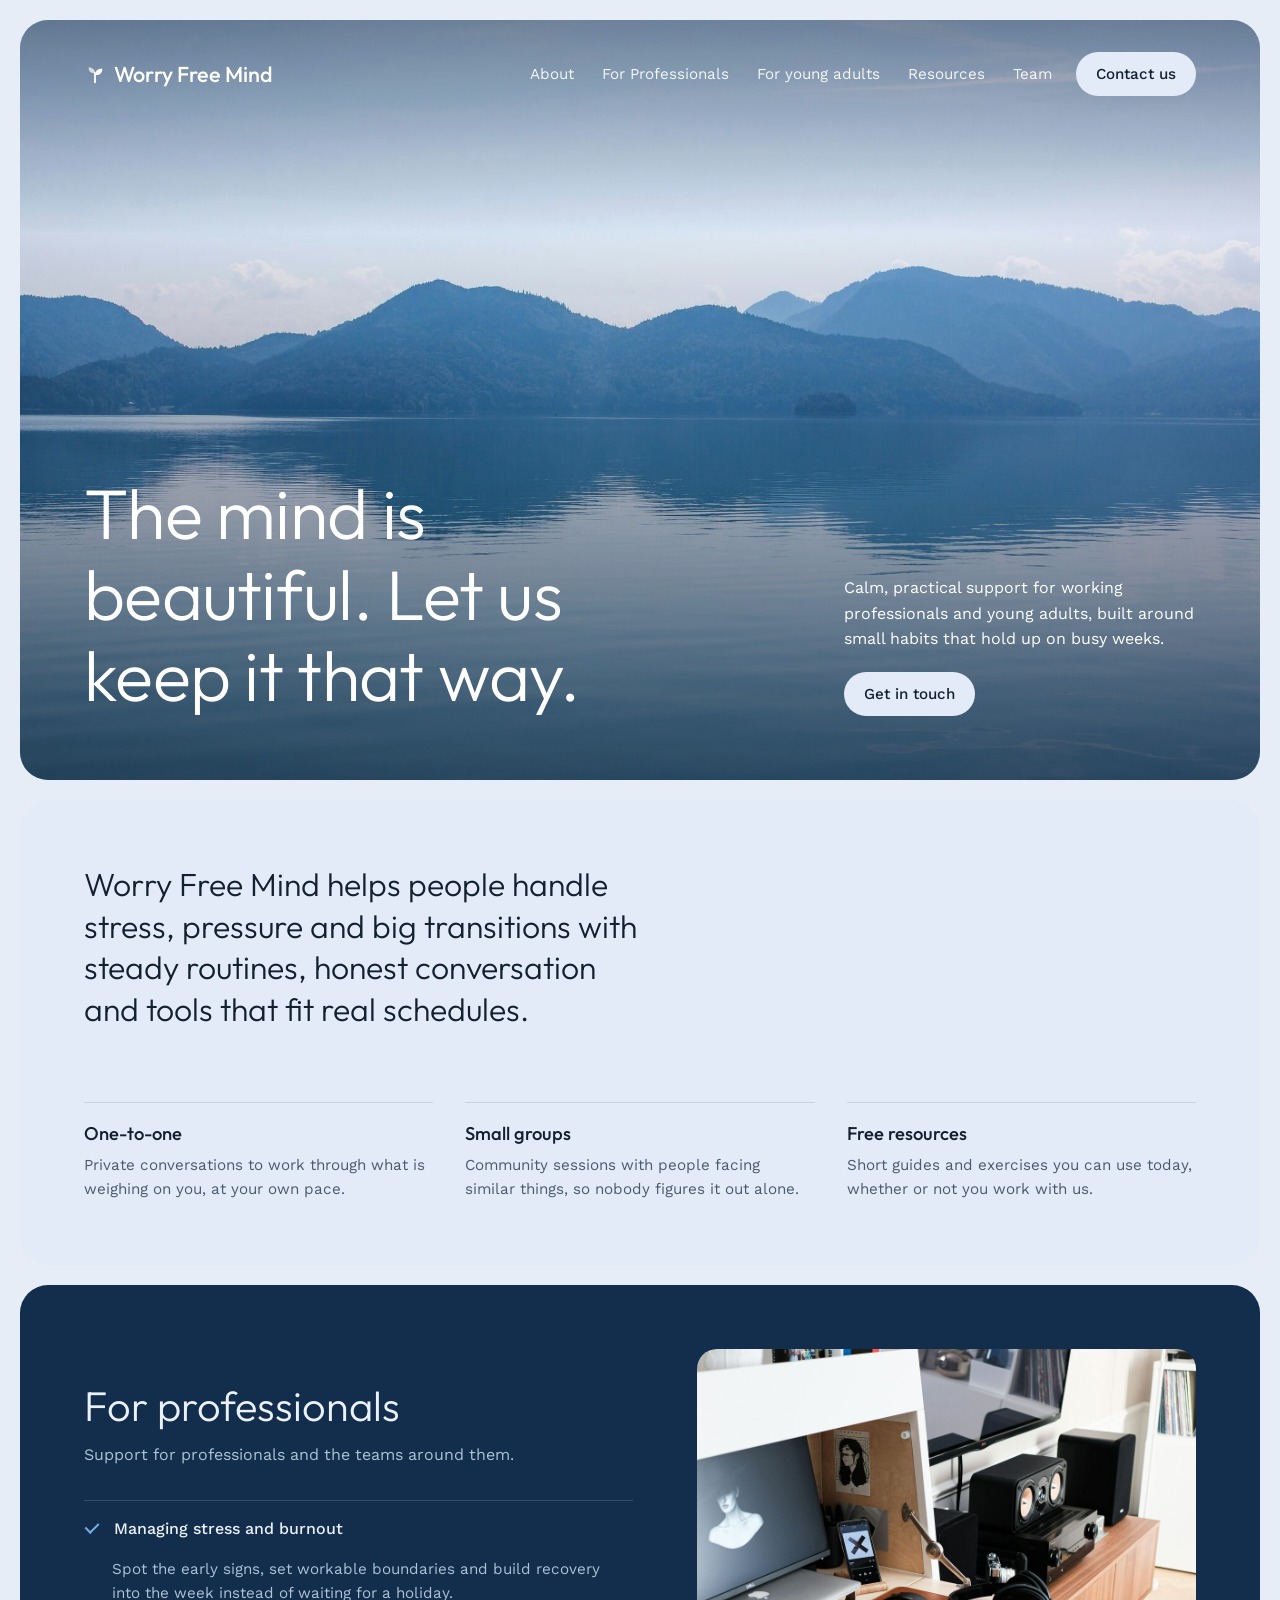
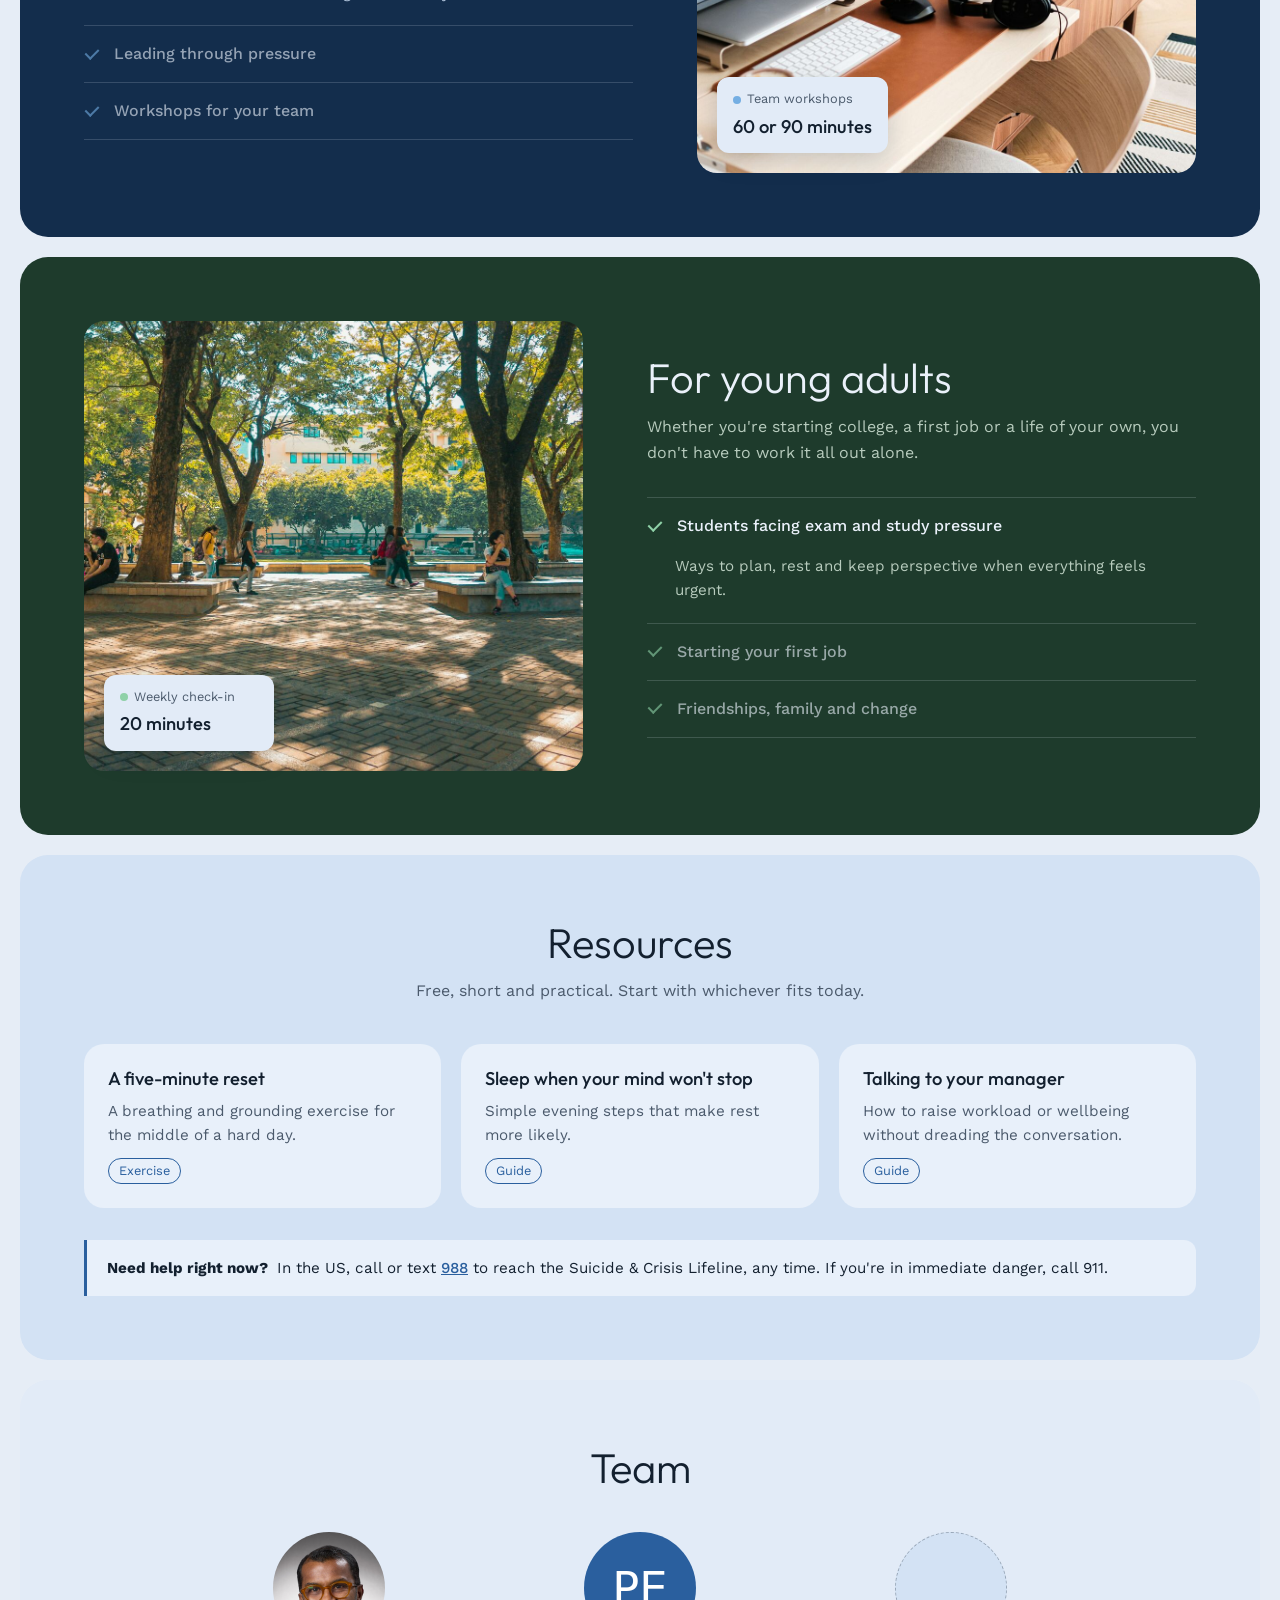
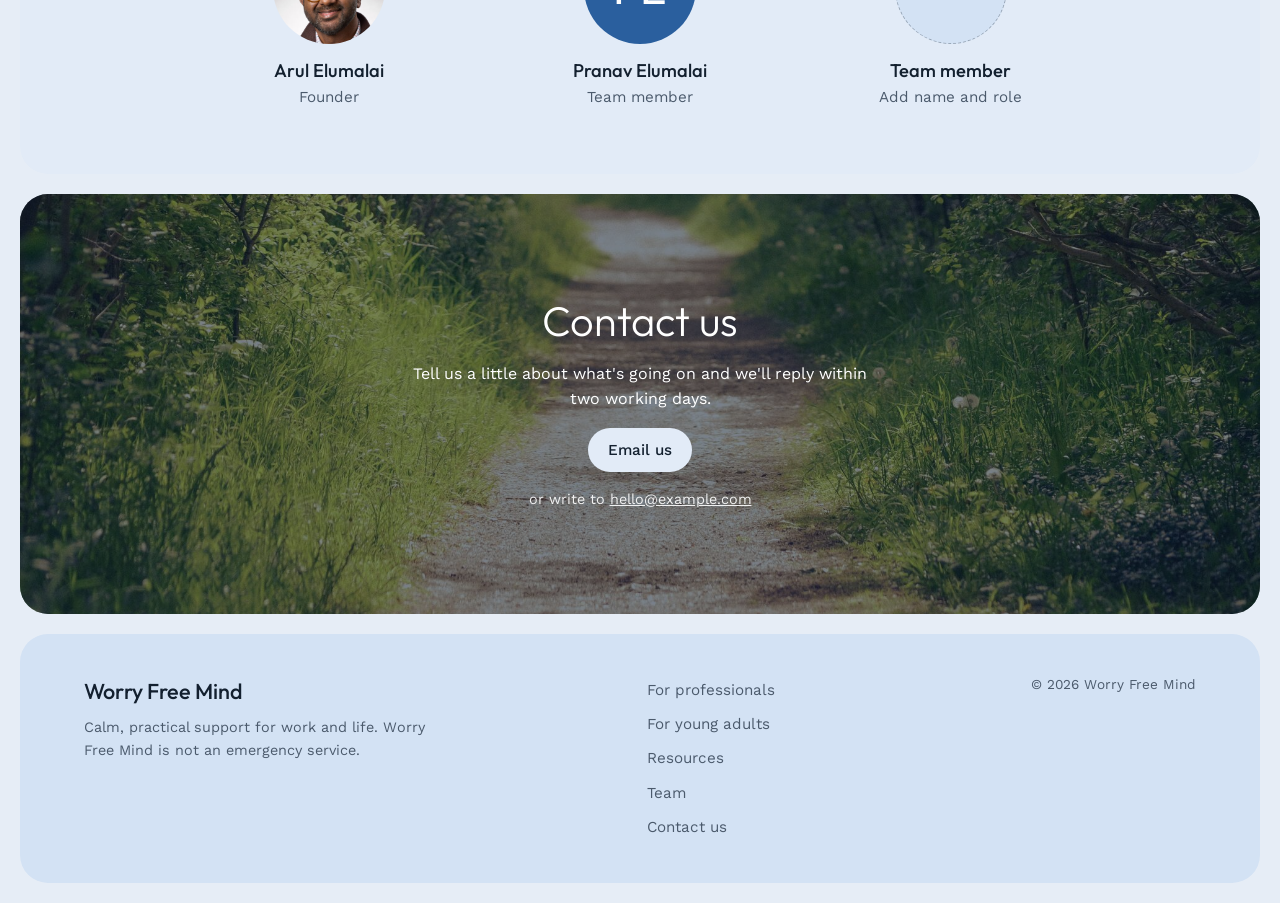
==== index.html @ 1d7bb381 "Give For young adults section a dark green background Adds a panel-green variant (#1e3b2c) that reus" ====
<!DOCTYPE html>
<!-- index.html is the page a browser loads first. It holds the CONTENT (structure). -->
<!-- DRAFT COPY: all wording below is a first draft for you to review and edit. -->
<html lang="en">
<head>
  <meta charset="UTF-8">
  <!-- Makes the page scale properly on phones -->
  <meta name="viewport" content="width=device-width, initial-scale=1.0">
  <title>Worry Free Mind: wellbeing for work and life</title>
  <meta name="description" content="WFM offers calm, practical support for working professionals and young adults.">
  <!-- Fonts from Google Fonts: Outfit for headings, Work Sans for text -->
  <link rel="preconnect" href="https://fonts.googleapis.com">
  <link rel="preconnect" href="https://fonts.gstatic.com" crossorigin>
  <link rel="stylesheet" href="https://fonts.googleapis.com/css2?family=Outfit:wght@300;400;500&family=Work+Sans:wght@400;500&display=swap">
  <!-- Link the stylesheet (how things LOOK) -->
  <link rel="stylesheet" href="style.css">
</head>
<body>
  <a class="skip-link" href="#main">Skip to content</a>

  <!-- HERO: big photo panel with the navigation inside it -->
  <header class="panel hero" id="top">
    <!-- PHOTO: hero.jpg (see the Photos note in style.css) -->
    <div class="photo photo-hero" role="img" aria-label="A calm lake below blue mountains"></div>

    <nav class="nav" aria-label="Main">
      <a class="logo" href="#top" aria-label="Worry Free Mind home">
        <svg viewBox="0 0 24 24" width="22" height="22" aria-hidden="true">
          <path d="M12 21V11" stroke="currentColor" stroke-width="2" stroke-linecap="round" fill="none"/>
          <path d="M12 13c0-4 3-7 8-7 0 5-3 8-8 7z" fill="currentColor"/>
          <path d="M12 11C12 7.5 9.5 5 5 5c0 4.5 2.5 6.5 7 6z" fill="currentColor" opacity=".7"/>
        </svg>
        Worry Free Mind
      </a>
      <button class="menu-toggle" aria-expanded="false" aria-controls="nav-links">Menu</button>
      <ul class="nav-links" id="nav-links">
        <li><a href="#about">About</a></li>
        <li><a href="#work">For Professionals</a></li>
        <li><a href="#young-adults">For young adults</a></li>
        <li><a href="#resources">Resources</a></li>
        <li><a href="#team">Team</a></li>
        <li><a class="btn btn-light" href="#contact">Contact us</a></li>
      </ul>
    </nav>

    <div class="hero-content">
      <h1>The mind is beautiful. Let us keep it that way.</h1>
      <div class="hero-side">
        <p>Calm, practical support for working professionals and young adults, built around small habits that hold up on busy weeks.</p>
        <a class="btn btn-light" href="#contact">Get in touch</a>
      </div>
    </div>
  </header>

  <main id="main">
    <!-- ABOUT: pale sage panel -->
    <section class="panel panel-mist" id="about" aria-labelledby="about-title">
      <h2 class="lead" id="about-title">Worry Free Mind helps people handle stress, pressure and big transitions with steady routines, honest conversation and tools that fit real schedules.</h2>
      <ul class="pillars">
        <li>
          <h3>One-to-one</h3>
          <p>Private conversations to work through what is weighing on you, at your own pace.</p>
        </li>
        <li>
          <h3>Small groups</h3>
          <p>Community sessions with people facing similar things, so nobody figures it out alone.</p>
        </li>
        <li>
          <h3>Free resources</h3>
          <p>Short guides and exercises you can use today, whether or not you work with us.</p>
        </li>
      </ul>
    </section>

    <!-- FOR WORK: dark forest panel, checklist + photo -->
    <section class="panel panel-navy split" id="work" aria-labelledby="work-title">
      <div>
        <h2 id="work-title">For professionals</h2>
        <p class="section-intro">Support for professionals and the teams around them.</p>
        <div class="checklist">
          <details open>
            <summary>Managing stress and burnout</summary>
            <p>Spot the early signs, set workable boundaries and build recovery into the week instead of waiting for a holiday.</p>
          </details>
          <details>
            <summary>Leading through pressure</summary>
            <p>For managers carrying their team's stress as well as their own: how to stay steady and keep people talking.</p>
          </details>
          <details>
            <summary>Workshops for your team</summary>
            <p>Practical sessions on focus, rest and difficult conversations, run in person or online.</p>
          </details>
        </div>
      </div>
      <figure class="photo-wrap">
        <!-- PHOTO: work.jpg -->
        <div class="photo photo-work" role="img" aria-label="A tidy home office desk with a laptop and headphones"></div>
        <figcaption class="float-card">
          <span class="float-label"><span class="dot" aria-hidden="true"></span>Team workshops</span>
          <strong>60 or 90 minutes</strong>
        </figcaption>
      </figure>
    </section>

    <!-- FOR YOUNG ADULTS: white panel, photo left + checklist right -->
    <section class="panel panel-green split split-reverse" id="young-adults" aria-labelledby="ya-title">
      <figure class="photo-wrap">
        <!-- PHOTO: young.jpg -->
        <div class="photo photo-young" role="img" aria-label="Young people relaxing in a shady campus square"></div>
        <figcaption class="float-card">
          <span class="float-label"><span class="dot" aria-hidden="true"></span>Weekly check-in</span>
          <strong>20 minutes</strong>
        </figcaption>
      </figure>
      <div>
        <h2 id="ya-title">For young adults</h2>
        <p class="section-intro">Whether you're starting college, a first job or a life of your own, you don't have to work it all out alone.</p>
        <div class="checklist">
          <details open>
            <summary>Students facing exam and study pressure</summary>
            <p>Ways to plan, rest and keep perspective when everything feels urgent.</p>
          </details>
          <details>
            <summary>Starting your first job</summary>
            <p>Settling in, asking for help and building habits that protect your energy.</p>
          </details>
          <details>
            <summary>Friendships, family and change</summary>
            <p>Space to talk through moves, breakups, homesickness and the in-between moments.</p>
          </details>
        </div>
      </div>
    </section>

    <!-- RESOURCES: free guides + crisis line -->
    <section class="panel" id="resources" aria-labelledby="resources-title">
      <h2 class="center" id="resources-title">Resources</h2>
      <p class="section-intro center">Free, short and practical. Start with whichever fits today.</p>
      <ul class="resource-grid">
        <li class="resource">
          <h3>A five-minute reset</h3>
          <p>A breathing and grounding exercise for the middle of a hard day.</p>
          <span class="tag">Exercise</span>
        </li>
        <li class="resource">
          <h3>Sleep when your mind won't stop</h3>
          <p>Simple evening steps that make rest more likely.</p>
          <span class="tag">Guide</span>
        </li>
        <li class="resource">
          <h3>Talking to your manager</h3>
          <p>How to raise workload or wellbeing without dreading the conversation.</p>
          <span class="tag">Guide</span>
        </li>
      </ul>
      <aside class="crisis" aria-label="Urgent help">
        <strong>Need help right now?</strong>
        In the US, call or text <a href="tel:988">988</a> to reach the Suicide &amp; Crisis Lifeline, any time. If you're in immediate danger, call 911.
      </aside>
    </section>

    <!-- TEAM -->
    <section class="panel panel-mist" id="team" aria-labelledby="team-title">
      <h2 class="center" id="team-title">Team</h2>
      <ul class="team-grid">
        <li class="person">
          <!-- To use a real photo: upload it as arul.jpg next to index.html -->
          <img class="avatar" src="arul.jpg" alt="Arul Elumalai" width="112" height="112"
               onerror="this.onerror=null; this.src='avatar-placeholder.svg';">
          <h3>Arul Elumalai</h3>
          <p class="role">Founder</p>
        </li>
        <li class="person">
          <!-- To use a real photo: upload it as pranav.jpg next to index.html -->
          <img class="avatar" src="pranav.jpg" alt="Pranav Elumalai" width="112" height="112"
               onerror="this.onerror=null; this.src='pranav-placeholder.svg';">
          <h3>Pranav Elumalai</h3>
          <p class="role">Team member</p>
        </li>
        <li class="person">
          <div class="avatar avatar-empty" aria-hidden="true"></div>
          <h3>Team member</h3>
          <p class="role">Add name and role</p>
        </li>
      </ul>
    </section>

    <!-- CONTACT: photo panel with an email button -->
    <section class="panel cta" id="contact" aria-labelledby="contact-title">
      <!-- PHOTO: contact.jpg -->
      <div class="photo photo-cta" role="img" aria-label="A sunlit path through green woodland"></div>
      <div class="cta-content">
        <h2 id="contact-title">Contact us</h2>
        <p>Tell us a little about what's going on and we'll reply within two working days.</p>
        <!-- EMAIL: replace hello@example.com with your real address (it appears twice) -->
        <a class="btn btn-light" href="mailto:hello@example.com?subject=Hello%20Worry%20Free%20Mind">Email us</a>
        <p class="cta-note">or write to <a href="mailto:hello@example.com">hello@example.com</a></p>
      </div>
    </section>
  </main>

  <footer class="footer">
    <div class="footer-brand">
      <span class="logo">Worry Free Mind</span>
      <p>Calm, practical support for work and life. Worry Free Mind is not an emergency service.</p>
    </div>
    <nav class="footer-links" aria-label="Footer">
      <a href="#work">For professionals</a>
      <a href="#young-adults">For young adults</a>
      <a href="#resources">Resources</a>
      <a href="#team">Team</a>
      <a href="#contact">Contact us</a>
    </nav>
    <p class="copyright">&copy; <span id="year"></span> Worry Free Mind</p>
  </footer>

  <!-- Load JavaScript (how things BEHAVE) last, so the HTML above exists first -->
  <script src="script.js"></script>
</body>
</html>
---- style.css ----
/* style.css controls how the page LOOKS.
   Each rule is: selector { property: value; } */

/* Design tokens: change these to re-theme the whole site */
:root {
  --page: #e6edf6;        /* soft blue-grey behind the panels */
  --panel: #d3e2f4;        /* soft blue panels (was white) */
  --mist: #e2ebf7;        /* pale blue panel */
  --navy: #132d4c;        /* deep navy panel */
  --blue: #2a5f9e;        /* accents, checks, links */
  --sky: #74aee3;         /* small status dots, accents on navy */
  --forest: #1e3b2c;      /* dark green panel (For young adults) */
  --ink: #13202f;         /* main text */
  --ink-soft: #4b5a6c;    /* secondary text */
  --on-dark: #eaf1fa;
  --on-dark-soft: #aec2da;
  --line: rgba(19, 32, 47, 0.12);
  --line-dark: rgba(234, 241, 250, 0.16);

  --font-head: "Outfit", system-ui, sans-serif;
  --font-body: "Work Sans", system-ui, sans-serif;

  --radius-panel: 28px;
  --radius-photo: 20px;
  --radius-small: 12px;
  --gap: clamp(12px, 2vw, 20px);
  --pad: clamp(24px, 5vw, 64px);
}

* { box-sizing: border-box; }

html { scroll-behavior: smooth; }
@media (prefers-reduced-motion: reduce) {
  html { scroll-behavior: auto; }
}

body {
  margin: 0;
  padding: var(--gap);
  background: var(--page);
  color: var(--ink);
  font-family: var(--font-body);
  font-size: 1rem;
  line-height: 1.6;
}

h1, h2, h3 {
  font-family: var(--font-head);
  font-weight: 400;
  line-height: 1.15;
  text-wrap: balance;  /* even line breaks in headings */
  margin: 0;
}

h2 { font-size: clamp(1.8rem, 3.5vw, 2.6rem); font-weight: 300; }
h3 { font-size: 1.15rem; font-weight: 500; }
p { margin: 0; }

a { color: inherit; }
:focus-visible { outline: 3px solid var(--blue); outline-offset: 3px; border-radius: 6px; }

.skip-link {
  position: absolute;
  left: -999px;
  top: 8px;
  background: var(--mist);
  padding: 8px 14px;
  border-radius: 8px;
  z-index: 10;
}
.skip-link:focus { left: 16px; }

/* ---------- Panels: the big rounded blocks ---------- */
.panel {
  max-width: 1240px;
  margin: 0 auto var(--gap);
  padding: var(--pad);
  border-radius: var(--radius-panel);
  background: var(--panel);
  position: relative;
  overflow: hidden;
}
.panel-mist { background: var(--mist); }
.panel-navy { background: var(--navy); color: var(--on-dark); }
/* dark green panel: reuses the navy panel rules with green-tinted accents */
.panel-green {
  background: var(--forest);
  color: var(--on-dark);
  --on-dark-soft: #b7cbbd;
  --sky: #8fd1a8;
}
.panel-navy :focus-visible, .panel-green :focus-visible, .hero :focus-visible, .cta :focus-visible { outline-color: var(--sky); }

.center { text-align: center; }
.section-intro {
  color: var(--ink-soft);
  margin-top: 12px;
  max-width: 34rem;
}
.section-intro.center { margin-inline: auto; }
.panel-navy .section-intro, .panel-green .section-intro { color: var(--on-dark-soft); }

/* ---------- Buttons ---------- */
.btn {
  display: inline-flex;
  align-items: center;
  min-height: 44px;
  padding: 0 20px;
  border-radius: 999px;
  font-weight: 500;
  font-size: 0.95rem;
  text-decoration: none;
  cursor: pointer;
  transition: background-color 200ms ease, color 200ms ease;
}
.btn-light { background: var(--mist); color: var(--ink); }
.btn-light:hover { background: var(--panel); }

/* ---------- Photos ----------
   Each photo spot shows a .jpg that sits next to index.html. To swap a photo,
   upload a new file with the same name. background-size: cover crops it neatly,
   and background-position chooses which part stays in view. The
   background-color shows while the photo loads. */
.photo {
  background-size: cover;
  background-position: center;
  border-radius: var(--radius-photo);
}
.photo-hero {
  position: absolute;
  inset: 0;
  border-radius: 0;
  background-color: #8fb6dc;
  background-image: url("hero.jpg");
  background-position: center 60%;
}
.photo-work {
  aspect-ratio: 4 / 3.4;
  background-color: #5b86b8;
  background-image: url("work.jpg");
  background-position: center 40%;
}
.photo-young {
  aspect-ratio: 4 / 3.6;
  background-color: #3a6aa3;
  background-image: url("young.jpg");
  background-position: center;
}
.photo-cta {
  position: absolute;
  inset: 0;
  border-radius: 0;
  background-color: #2b4f7c;
  background-image: url("contact.jpg");
  background-position: center;
}

/* ---------- Hero ---------- */
.hero {
  min-height: min(88vh, 760px);
  display: flex;
  flex-direction: column;
  justify-content: space-between;
  padding: clamp(20px, 3vw, 32px) var(--pad) var(--pad);
  color: #ffffff;
}
/* darken the bottom so white text stays readable on any photo */
.hero::after {
  content: "";
  position: absolute;
  inset: 0;
  background: linear-gradient(180deg, rgba(12, 26, 46, 0.45) 0%, transparent 28%, rgba(12, 26, 46, 0.62) 100%);
}
.hero > *:not(.photo) { position: relative; z-index: 1; }

.nav {
  display: flex;
  align-items: center;
  justify-content: space-between;
  gap: 16px;
}
.logo {
  display: inline-flex;
  align-items: center;
  gap: 8px;
  font-family: var(--font-head);
  font-size: 1.35rem;
  font-weight: 500;
  text-decoration: none;
}
.nav-links {
  list-style: none;
  margin: 0;
  padding: 0;
  display: flex;
  align-items: center;
  gap: 4px;
}
.nav-links a:not(.btn) {
  display: inline-flex;
  align-items: center;
  min-height: 44px;
  padding: 0 12px;
  text-decoration: none;
  font-size: 0.95rem;
  opacity: 0.92;
}
.nav-links a:not(.btn):hover { opacity: 1; text-decoration: underline; text-underline-offset: 4px; }
.nav-links .btn { margin-left: 8px; }

.menu-toggle {
  display: none;
  min-height: 44px;
  padding: 0 18px;
  border: 1px solid rgba(255, 255, 255, 0.6);
  border-radius: 999px;
  background: transparent;
  color: inherit;
  font: inherit;
  cursor: pointer;
}

.hero-content {
  display: grid;
  grid-template-columns: 1.3fr 1fr;
  align-items: end;
  gap: 32px;
  margin-top: 120px;
}
.hero h1 {
  font-size: clamp(2.4rem, 5.5vw, 4.4rem);
  font-weight: 300;
  max-width: 18ch;
  letter-spacing: -0.01em;
}
.hero-side {
  max-width: 22rem;
  justify-self: end;
  display: grid;
  gap: 20px;
  justify-items: start;
}

/* ---------- About ---------- */
.lead {
  font-size: clamp(1.4rem, 2.6vw, 2rem);
  font-weight: 300;
  max-width: 30ch;
  line-height: 1.3;
}
.pillars {
  list-style: none;
  padding: 0;
  margin: clamp(40px, 6vw, 72px) 0 0;
  display: grid;
  grid-template-columns: repeat(3, 1fr);
  gap: 32px;
}
.pillars li { border-top: 1px solid var(--line); padding-top: 20px; }
.pillars p { color: var(--ink-soft); margin-top: 8px; font-size: 0.95rem; }

/* ---------- Split sections (For work / For young adults) ---------- */
.split {
  display: grid;
  grid-template-columns: 1.1fr 1fr;
  gap: clamp(32px, 5vw, 72px);
  align-items: center;
}
.split-reverse { grid-template-columns: 1fr 1.1fr; }

.checklist { margin-top: 32px; }
.checklist details { border-top: 1px solid var(--line); }
.checklist details:last-child { border-bottom: 1px solid var(--line); }
.panel-navy .checklist details, .panel-green .checklist details { border-color: var(--line-dark); }

.checklist summary {
  list-style: none;
  display: flex;
  align-items: center;
  gap: 12px;
  min-height: 56px;
  cursor: pointer;
  font-weight: 500;
}
.checklist summary::-webkit-details-marker { display: none; }
/* check mark, drawn with CSS borders */
.checklist summary::before {
  content: "";
  flex: none;
  width: 6px;
  height: 11px;
  margin: 0 6px 4px 4px;
  border: solid var(--blue);
  border-width: 0 2px 2px 0;
  transform: rotate(45deg);
}
.panel-navy .checklist summary::before, .panel-green .checklist summary::before { border-color: var(--sky); }
.checklist details:not([open]) summary { opacity: 0.6; }
.checklist details:not([open]) summary:hover { opacity: 0.9; }
.checklist details p {
  padding: 0 0 20px 28px;
  color: var(--ink-soft);
  font-size: 0.95rem;
  max-width: 34rem;
}
.panel-navy .checklist details p, .panel-green .checklist details p { color: var(--on-dark-soft); }

.photo-wrap { margin: 0; position: relative; }
.float-card {
  position: absolute;
  left: 20px;
  bottom: 20px;
  background: var(--mist);
  color: var(--ink);
  border-radius: var(--radius-small);
  padding: 12px 16px;
  display: grid;
  gap: 2px;
  min-width: 170px;
  box-shadow: 0 8px 24px rgba(12, 26, 46, 0.18);
}
.float-label {
  display: inline-flex;
  align-items: center;
  gap: 6px;
  font-size: 0.8rem;
  color: var(--ink-soft);
}
.float-card strong { font-family: var(--font-head); font-weight: 500; font-size: 1.15rem; }
.dot { width: 8px; height: 8px; border-radius: 50%; background: var(--sky); }

/* ---------- Resources ---------- */
.resource-grid {
  list-style: none;
  padding: 0;
  margin: 40px 0 0;
  display: grid;
  grid-template-columns: repeat(3, 1fr);
  gap: var(--gap);
}
.resource {
  background: #e8f0fa;
  border-radius: var(--radius-photo);
  padding: 24px;
  display: flex;
  flex-direction: column;
  gap: 10px;
}
.resource p { color: var(--ink-soft); font-size: 0.95rem; flex: 1; }
.tag {
  align-self: flex-start;
  font-size: 0.8rem;
  color: var(--blue);
  border: 1px solid currentColor;
  border-radius: 999px;
  padding: 2px 10px;
}
.crisis {
  margin-top: 32px;
  padding: 16px 20px;
  border-left: 3px solid var(--blue);
  background: #e8f0fa;
  border-radius: 0 var(--radius-small) var(--radius-small) 0;
  font-size: 0.95rem;
}
.crisis strong { margin-right: 4px; }
.crisis a { color: var(--blue); font-weight: 500; }

/* ---------- Team ---------- */
.team-grid {
  list-style: none;
  padding: 0;
  margin: 40px auto 0;
  max-width: 900px;
  display: grid;
  grid-template-columns: repeat(3, 1fr);
  gap: 32px;
  text-align: center;
}
.person { display: grid; justify-items: center; gap: 4px; }
.avatar {
  width: 112px;
  height: 112px;
  border-radius: 50%;
  object-fit: cover;
  margin-bottom: 12px;
}
.avatar-empty {
  background: var(--panel);
  border: 1px dashed rgba(19, 32, 47, 0.3);
}
.role { color: var(--ink-soft); font-size: 0.95rem; }

/* ---------- Contact (photo call-to-action) ---------- */
.cta {
  min-height: 420px;
  display: grid;
  place-items: center;
  text-align: center;
  color: #ffffff;
}
.cta::after {
  content: "";
  position: absolute;
  inset: 0;
  background: rgba(12, 26, 46, 0.55);
}
.cta-content {
  position: relative;
  z-index: 1;
  display: grid;
  gap: 16px;
  justify-items: center;
  max-width: 30rem;
}
.cta-note { font-size: 0.9rem; opacity: 0.9; }

/* ---------- Footer ---------- */
.footer {
  max-width: 1240px;
  margin: 0 auto;
  padding: 40px var(--pad);
  background: var(--panel);
  border-radius: var(--radius-panel);
  display: grid;
  grid-template-columns: 1.5fr 1fr auto;
  gap: 24px;
  align-items: start;
}
.footer-brand p { color: var(--ink-soft); font-size: 0.9rem; margin-top: 8px; max-width: 22rem; }
.footer-links { display: grid; gap: 2px; }
.footer-links a {
  text-decoration: none;
  color: var(--ink-soft);
  font-size: 0.95rem;
  padding: 4px 0;
}
.footer-links a:hover { color: var(--ink); text-decoration: underline; }
.copyright { color: var(--ink-soft); font-size: 0.85rem; }

/* ---------- Tablet and phone ---------- */
@media (max-width: 900px) {
  .menu-toggle { display: inline-flex; align-items: center; }
  .nav { flex-wrap: wrap; }
  .nav-links {
    display: none;
    flex-basis: 100%;
    flex-direction: column;
    align-items: stretch;
    background: var(--mist);
    color: var(--ink);
    border-radius: var(--radius-small);
    padding: 8px;
  }
  .nav-links.open { display: flex; }
  .nav-links .btn { margin: 8px 0 0; justify-content: center; background: var(--navy); color: var(--on-dark); }

  .hero-content,
  .split,
  .split-reverse { grid-template-columns: 1fr; }
  .hero-side { justify-self: start; }
  .split-reverse .photo-wrap { order: 2; }

  .pillars,
  .resource-grid { grid-template-columns: 1fr; }
  .footer { grid-template-columns: 1fr; }
}

@media (max-width: 560px) {
  .team-grid { grid-template-columns: 1fr; }
  .logo { font-size: 1.1rem; }
  .menu-toggle { padding: 0 14px; }
}
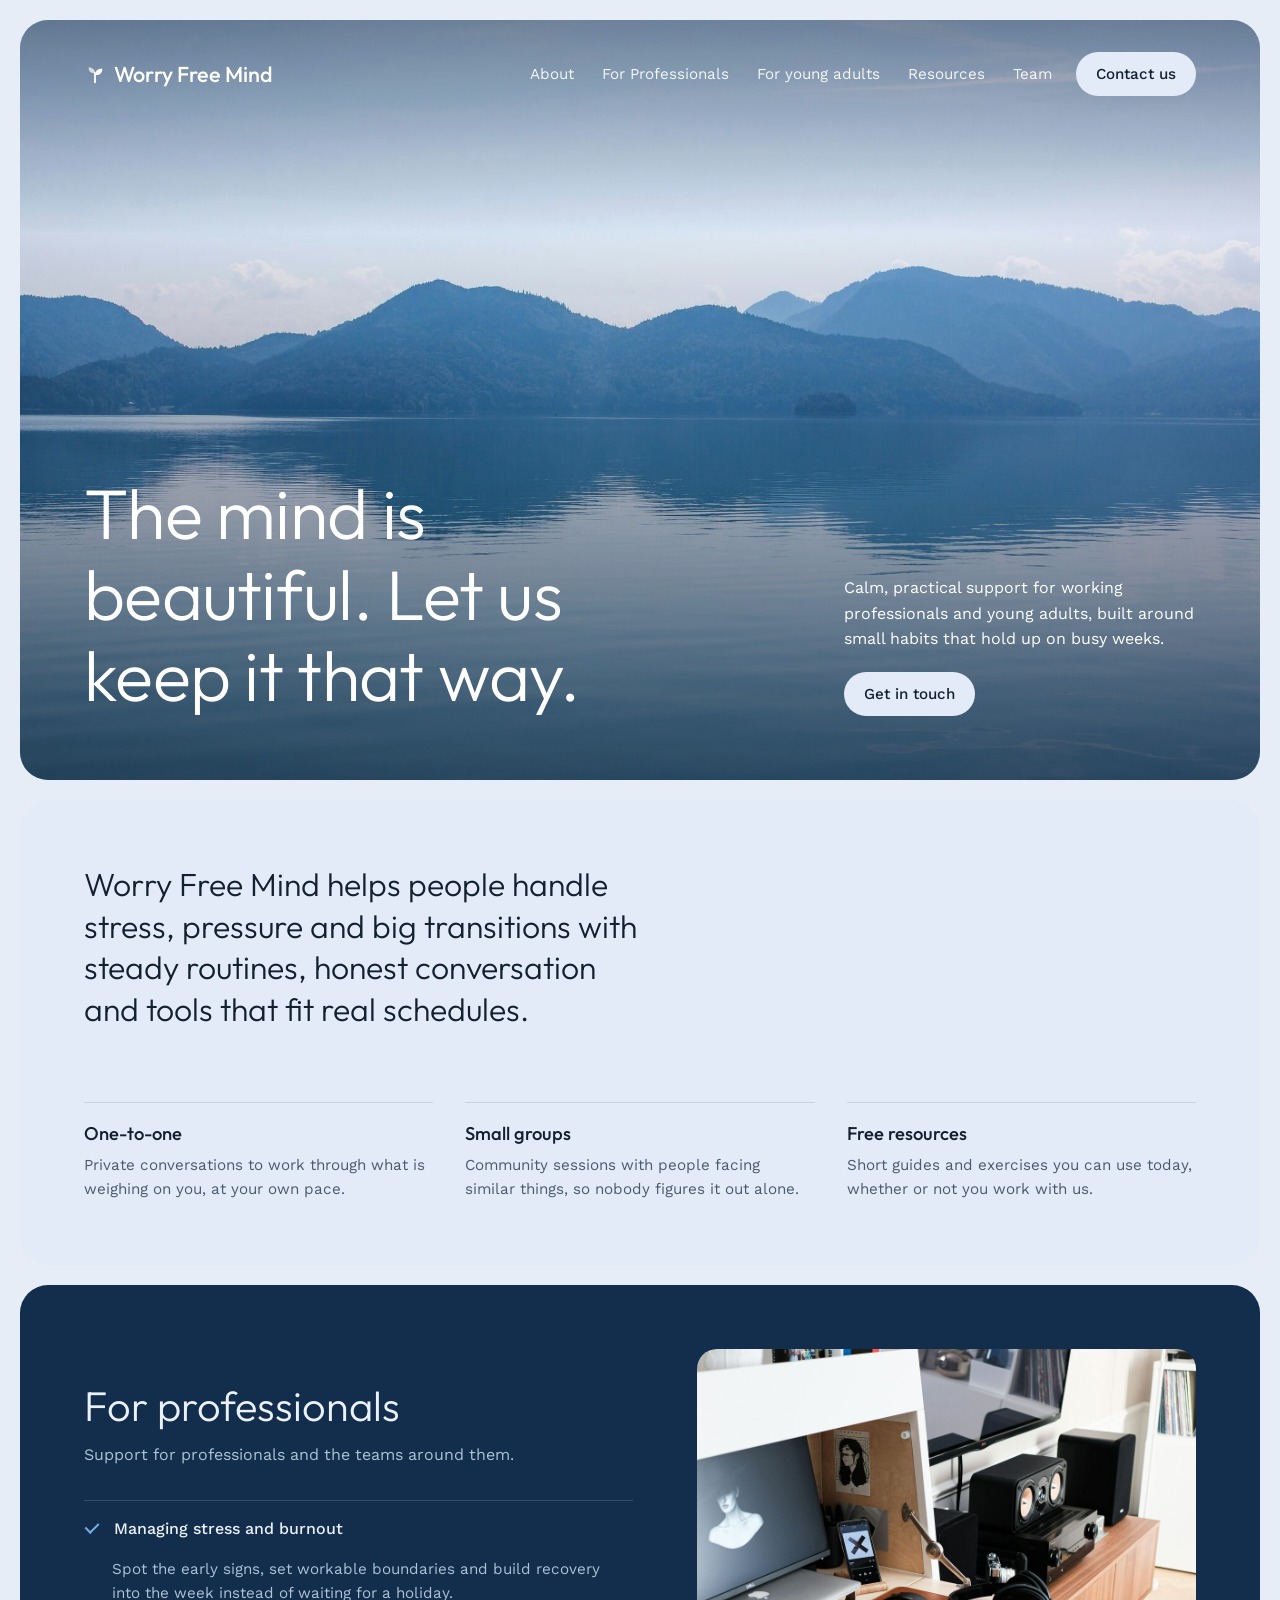
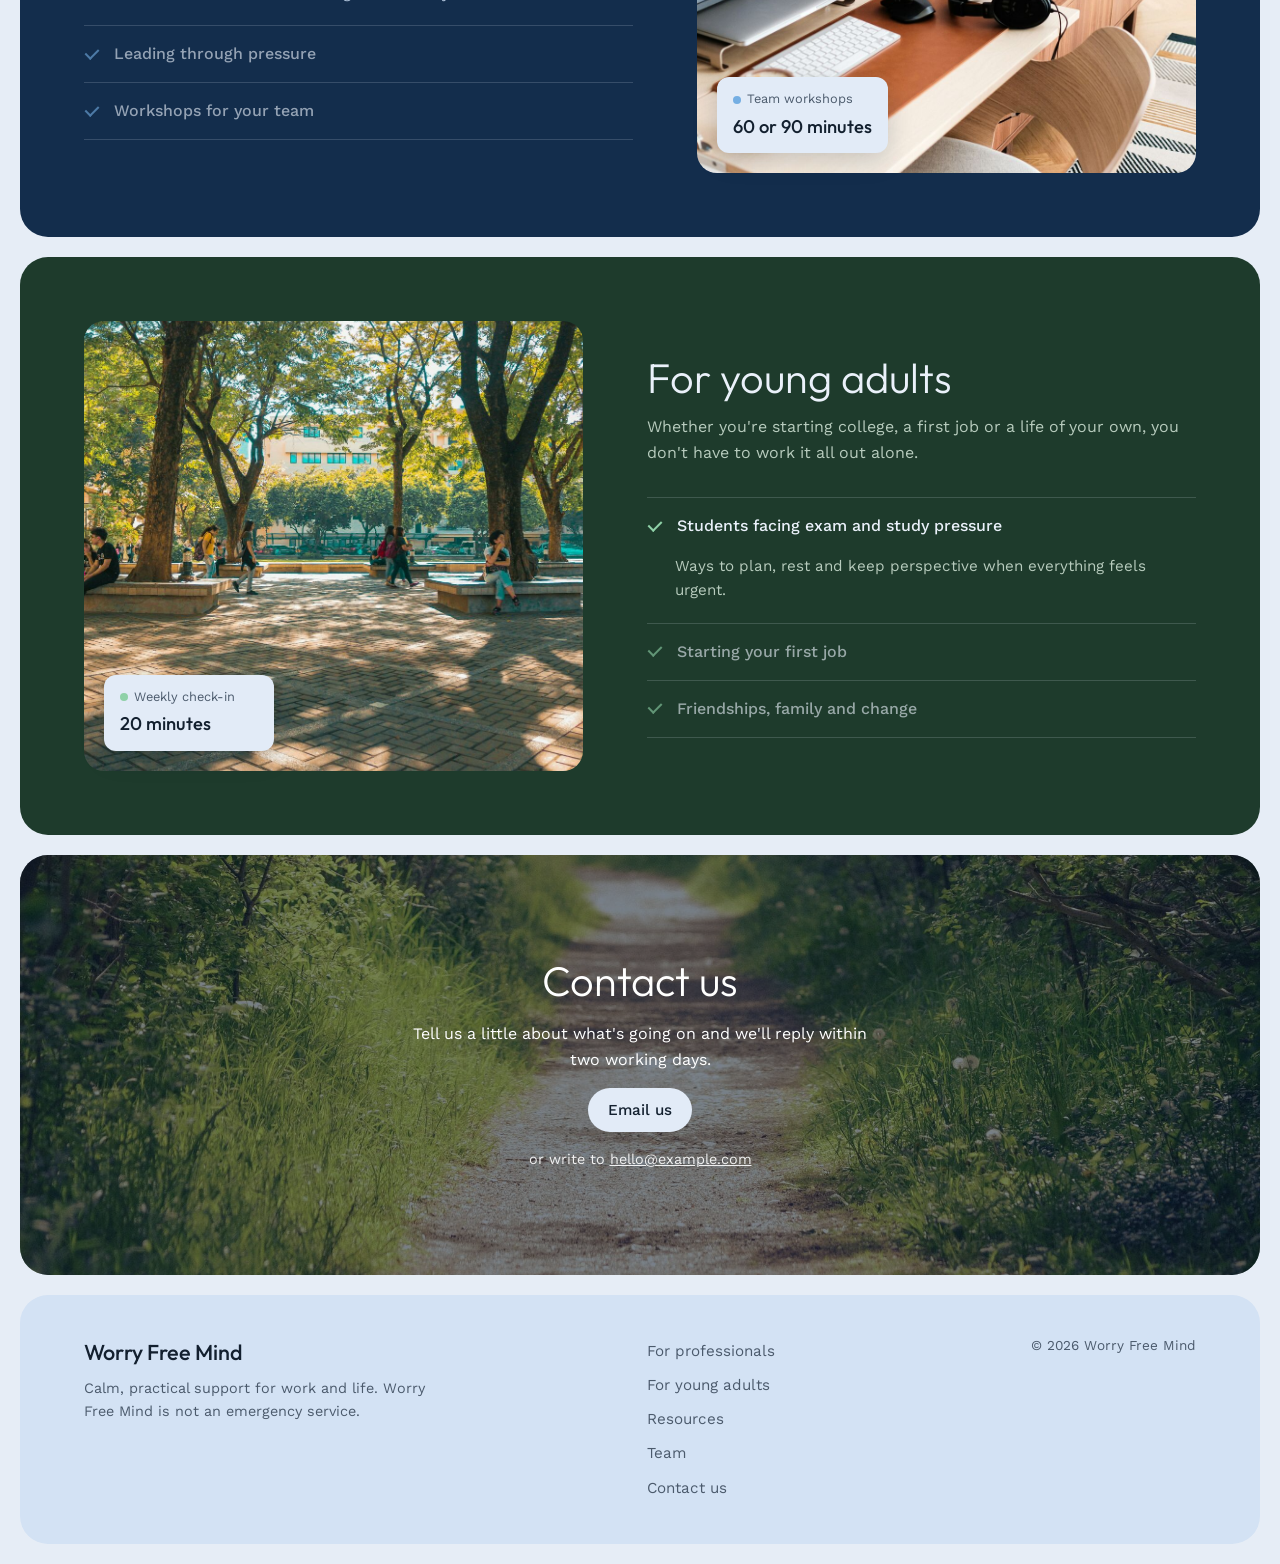
==== commit 4295820f: "Move Resources and Team to their own pages Resources and Team now live on resources.html and team.ht" ====
--- a/index.html
+++ b/index.html
@@ -37,8 +37,8 @@
         <li><a href="#about">About</a></li>
         <li><a href="#work">For Professionals</a></li>
         <li><a href="#young-adults">For young adults</a></li>
-        <li><a href="#resources">Resources</a></li>
-        <li><a href="#team">Team</a></li>
+        <li><a href="resources.html">Resources</a></li>
+        <li><a href="team.html">Team</a></li>
         <li><a class="btn btn-light" href="#contact">Contact us</a></li>
       </ul>
     </nav>
@@ -132,59 +132,6 @@
       </div>
     </section>
 
-    <!-- RESOURCES: free guides + crisis line -->
-    <section class="panel" id="resources" aria-labelledby="resources-title">
-      <h2 class="center" id="resources-title">Resources</h2>
-      <p class="section-intro center">Free, short and practical. Start with whichever fits today.</p>
-      <ul class="resource-grid">
-        <li class="resource">
-          <h3>A five-minute reset</h3>
-          <p>A breathing and grounding exercise for the middle of a hard day.</p>
-          <span class="tag">Exercise</span>
-        </li>
-        <li class="resource">
-          <h3>Sleep when your mind won't stop</h3>
-          <p>Simple evening steps that make rest more likely.</p>
-          <span class="tag">Guide</span>
-        </li>
-        <li class="resource">
-          <h3>Talking to your manager</h3>
-          <p>How to raise workload or wellbeing without dreading the conversation.</p>
-          <span class="tag">Guide</span>
-        </li>
-      </ul>
-      <aside class="crisis" aria-label="Urgent help">
-        <strong>Need help right now?</strong>
-        In the US, call or text <a href="tel:988">988</a> to reach the Suicide &amp; Crisis Lifeline, any time. If you're in immediate danger, call 911.
-      </aside>
-    </section>
-
-    <!-- TEAM -->
-    <section class="panel panel-mist" id="team" aria-labelledby="team-title">
-      <h2 class="center" id="team-title">Team</h2>
-      <ul class="team-grid">
-        <li class="person">
-          <!-- To use a real photo: upload it as arul.jpg next to index.html -->
-          <img class="avatar" src="arul.jpg" alt="Arul Elumalai" width="112" height="112"
-               onerror="this.onerror=null; this.src='avatar-placeholder.svg';">
-          <h3>Arul Elumalai</h3>
-          <p class="role">Founder</p>
-        </li>
-        <li class="person">
-          <!-- To use a real photo: upload it as pranav.jpg next to index.html -->
-          <img class="avatar" src="pranav.jpg" alt="Pranav Elumalai" width="112" height="112"
-               onerror="this.onerror=null; this.src='pranav-placeholder.svg';">
-          <h3>Pranav Elumalai</h3>
-          <p class="role">Team member</p>
-        </li>
-        <li class="person">
-          <div class="avatar avatar-empty" aria-hidden="true"></div>
-          <h3>Team member</h3>
-          <p class="role">Add name and role</p>
-        </li>
-      </ul>
-    </section>
-
     <!-- CONTACT: photo panel with an email button -->
     <section class="panel cta" id="contact" aria-labelledby="contact-title">
       <!-- PHOTO: contact.jpg -->
@@ -207,8 +154,8 @@
     <nav class="footer-links" aria-label="Footer">
       <a href="#work">For professionals</a>
       <a href="#young-adults">For young adults</a>
-      <a href="#resources">Resources</a>
-      <a href="#team">Team</a>
+      <a href="resources.html">Resources</a>
+      <a href="team.html">Team</a>
       <a href="#contact">Contact us</a>
     </nav>
     <p class="copyright">&copy; <span id="year"></span> Worry Free Mind</p>
--- a/style.css
+++ b/style.css
@@ -239,6 +239,42 @@
   display: grid;
   gap: 20px;
   justify-items: start;
+}
+
+/* ---------- Sub page header (Resources, Team) ---------- */
+.page-header {
+  background: var(--navy);
+  color: var(--on-dark);
+  padding: clamp(20px, 3vw, 32px) var(--pad) var(--pad);
+}
+.page-header :focus-visible { outline-color: var(--sky); }
+.page-header-content {
+  margin-top: clamp(40px, 7vw, 88px);
+  display: grid;
+  gap: 16px;
+  justify-items: start;
+}
+.page-header h1 {
+  font-size: clamp(2.2rem, 5vw, 3.6rem);
+  font-weight: 300;
+}
+.page-header p { color: var(--on-dark-soft); max-width: 34rem; }
+
+/* "Back to home" button: outlined so it doesn't compete with Contact us */
+.btn-back {
+  gap: 6px;
+  padding: 0 18px 0 12px;
+  border: 1px solid rgba(234, 241, 250, 0.45);
+  color: var(--on-dark);
+}
+.btn-back:hover { background: rgba(234, 241, 250, 0.12); }
+
+/* marks the page you're on in the menu */
+.nav-links a[aria-current="page"] {
+  opacity: 1;
+  text-decoration: underline;
+  text-underline-offset: 6px;
+  text-decoration-thickness: 2px;
 }
 
 /* ---------- About ---------- */
@@ -471,3 +507,8 @@
   .logo { font-size: 1.1rem; }
   .menu-toggle { padding: 0 14px; }
 }
+
+/* Sub pages: the grid is the first thing in its panel, so no top gap.
+   Kept at the end so it wins over the .resource-grid and .team-grid margins. */
+.resource-grid-top,
+.team-grid-top { margin-top: 0; }
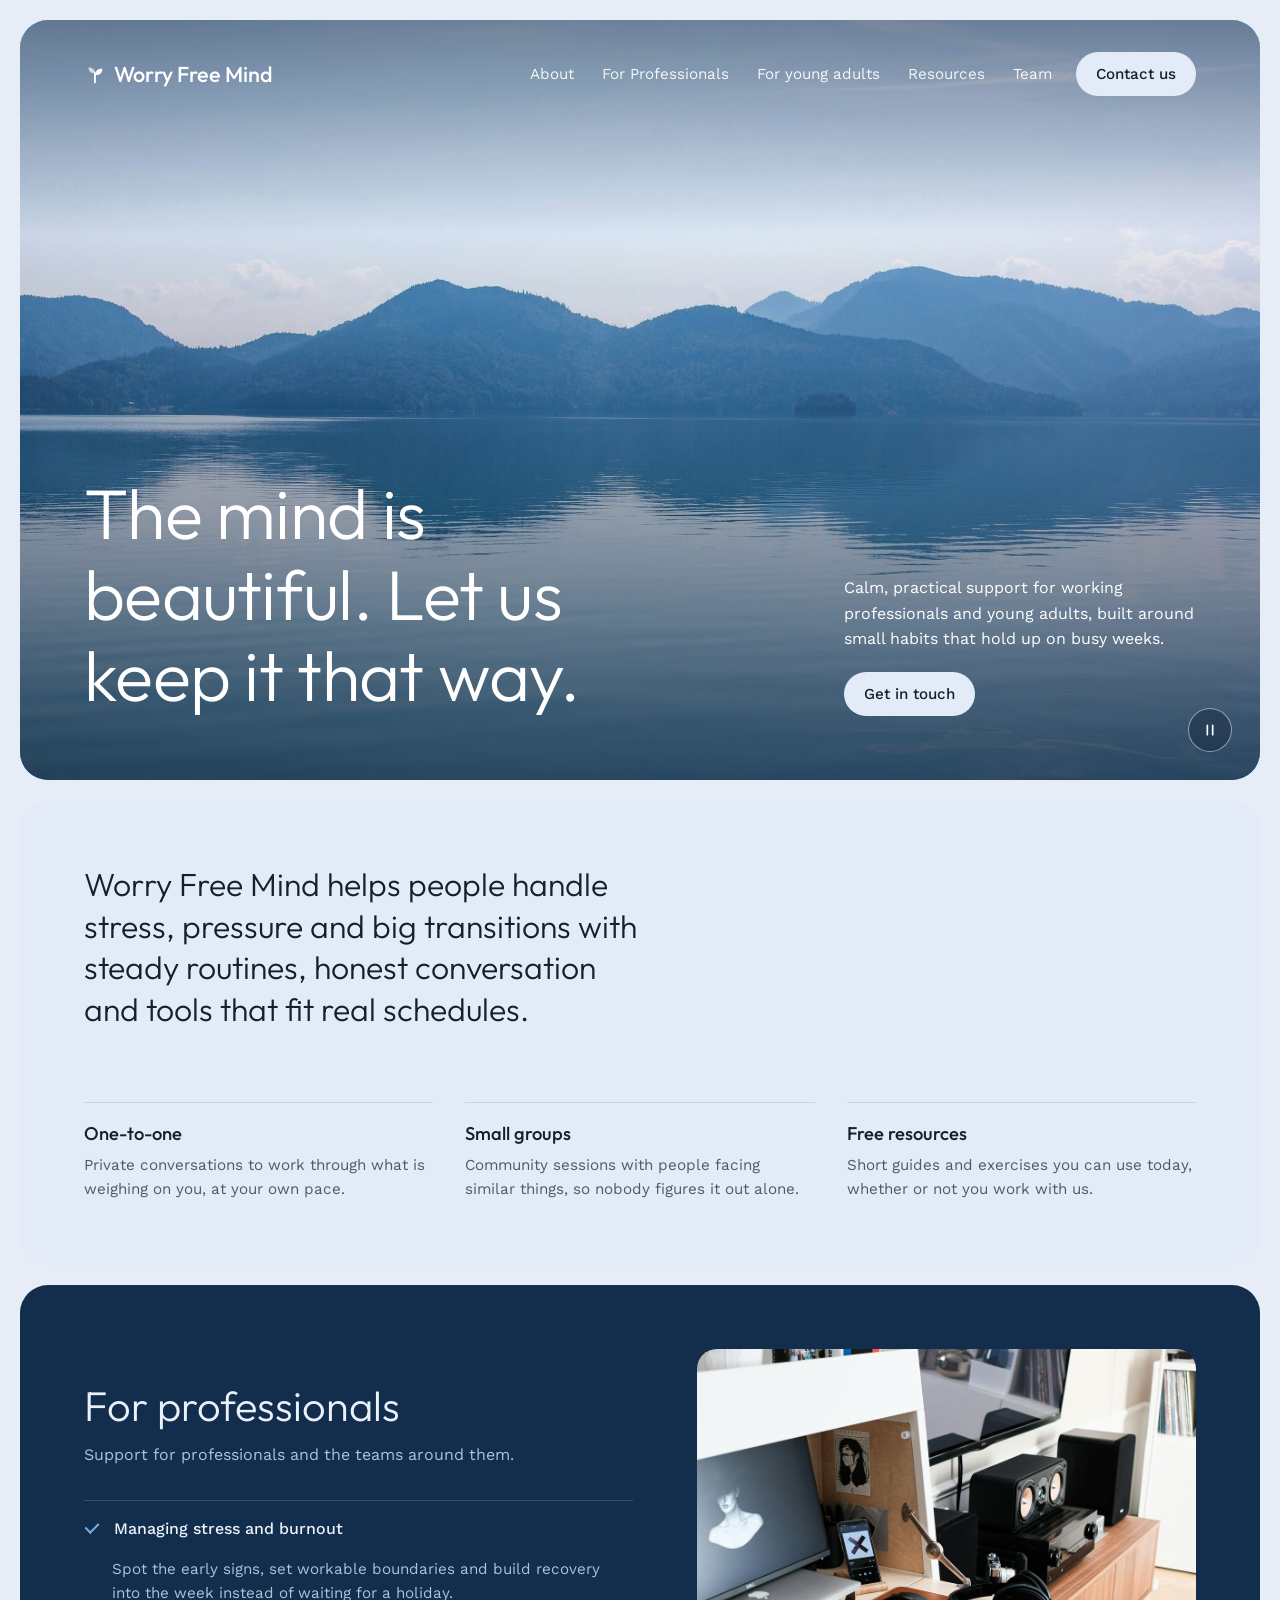
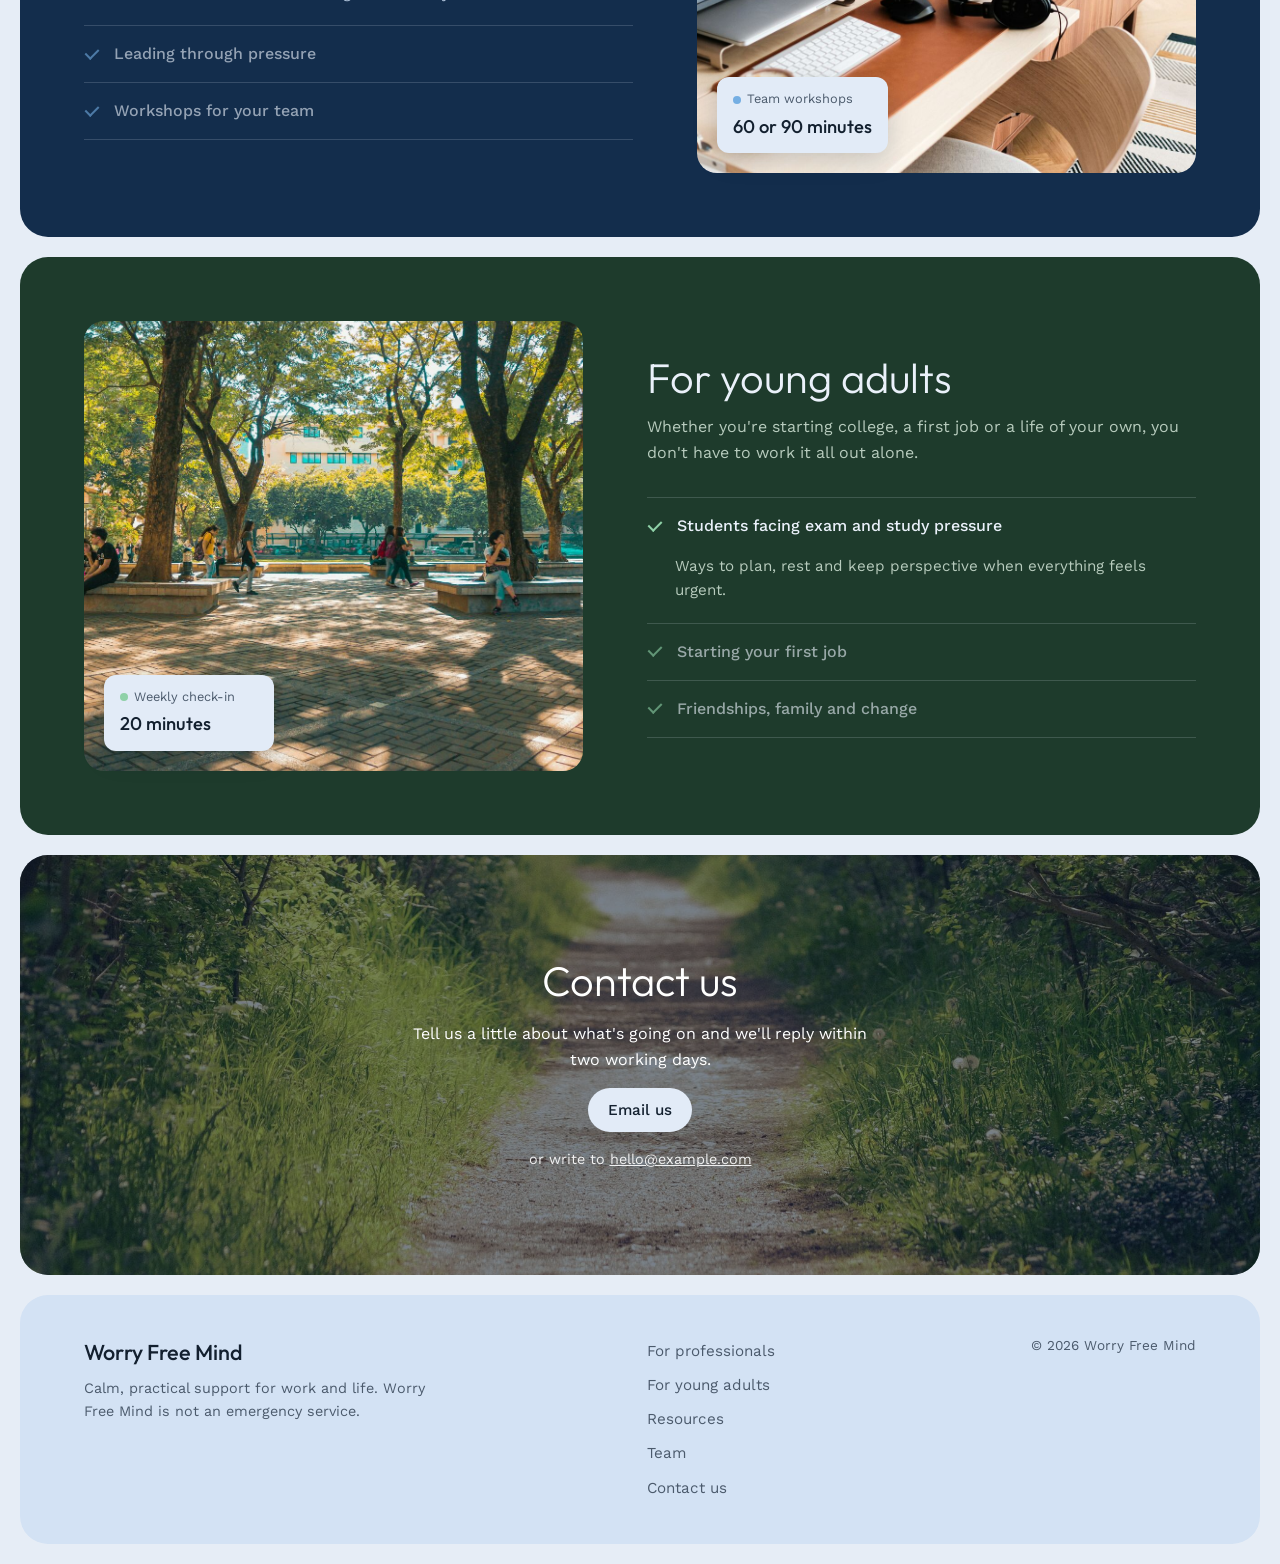
==== commit f674f535: "Rotate three hero photos in a gentle slideshow The hero now crossfades between hero.jpg, hero2.jpg a" ====
--- a/index.html
+++ b/index.html
@@ -20,8 +20,18 @@
 
   <!-- HERO: big photo panel with the navigation inside it -->
   <header class="panel hero" id="top">
-    <!-- PHOTO: hero.jpg (see the Photos note in style.css) -->
-    <div class="photo photo-hero" role="img" aria-label="A calm lake below blue mountains"></div>
+    <!-- PHOTOS: a slideshow of hero.jpg, hero2.jpg and hero3.jpg (see script.js).
+         To add a photo, copy one hero-slide line and change the file name and description. -->
+    <div class="photo photo-hero">
+      <div class="hero-slide is-active" style="background-image: url('hero.jpg')" role="img" aria-label="A calm lake below blue mountains"></div>
+      <div class="hero-slide hero-slide-bright" style="background-image: url('hero2.jpg')" role="img" aria-label="Tall grasses glowing in warm sunlight" aria-hidden="true"></div>
+      <div class="hero-slide" style="background-image: url('hero3.jpg')" role="img" aria-label="A quiet river under green trees" aria-hidden="true"></div>
+    </div>
+    <button class="slideshow-toggle" type="button" aria-pressed="false" hidden>
+      <svg class="icon-pause" viewBox="0 0 24 24" width="16" height="16" aria-hidden="true"><path d="M8 5v14M16 5v14" stroke="currentColor" stroke-width="2.5" stroke-linecap="round"/></svg>
+      <svg class="icon-play" viewBox="0 0 24 24" width="16" height="16" aria-hidden="true"><path d="M8 5l11 7-11 7z" fill="currentColor"/></svg>
+      <span class="slideshow-label">Pause slideshow</span>
+    </button>
 
     <nav class="nav" aria-label="Main">
       <a class="logo" href="#top" aria-label="Worry Free Mind home">
--- a/style.css
+++ b/style.css
@@ -131,8 +131,47 @@
   inset: 0;
   border-radius: 0;
   background-color: #8fb6dc;
-  background-image: url("hero.jpg");
+}
+/* Hero slideshow: photos stack on top of each other and crossfade */
+.hero-slide {
+  position: absolute;
+  inset: 0;
+  background-size: cover;
   background-position: center 60%;
+  opacity: 0;
+  transition: opacity 1.6s ease-in-out;
+}
+.hero-slide.is-active { opacity: 1; }
+/* very bright photos: dim slightly so white text stays readable */
+.hero-slide-bright { filter: brightness(0.72) saturate(1.05); }
+@media (prefers-reduced-motion: reduce) {
+  .hero-slide { transition: none; }
+}
+
+.slideshow-toggle {
+  position: absolute;
+  right: clamp(16px, 3vw, 28px);
+  bottom: clamp(16px, 3vw, 28px);
+  z-index: 2;
+  display: inline-flex;
+  align-items: center;
+  justify-content: center;
+  width: 44px;
+  height: 44px;
+  border: 1px solid rgba(234, 241, 250, 0.55);
+  border-radius: 50%;
+  background: rgba(12, 26, 46, 0.35);
+  color: #ffffff;
+  cursor: pointer;
+}
+.slideshow-toggle[hidden] { display: none; }
+.slideshow-toggle:hover { background: rgba(12, 26, 46, 0.55); }
+.slideshow-toggle .icon-play,
+.slideshow-toggle[aria-pressed="true"] .icon-pause { display: none; }
+.slideshow-toggle[aria-pressed="true"] .icon-play { display: block; }
+.slideshow-label {
+  position: absolute; width: 1px; height: 1px; overflow: hidden;
+  clip: rect(0 0 0 0); white-space: nowrap;
 }
 .photo-work {
   aspect-ratio: 4 / 3.4;
@@ -172,6 +211,7 @@
   background: linear-gradient(180deg, rgba(12, 26, 46, 0.45) 0%, transparent 28%, rgba(12, 26, 46, 0.62) 100%);
 }
 .hero > *:not(.photo) { position: relative; z-index: 1; }
+.hero > .slideshow-toggle { position: absolute; z-index: 2; }  /* stays in the corner */
 
 .nav {
   display: flex;
@@ -276,6 +316,82 @@
   text-underline-offset: 6px;
   text-decoration-thickness: 2px;
 }
+
+/* ---------- Exercise page (five-minute-reset.html) ---------- */
+.visually-hidden {
+  position: absolute; width: 1px; height: 1px; overflow: hidden;
+  clip: rect(0 0 0 0); white-space: nowrap;
+}
+.eyebrow-dark { color: var(--sky); font-weight: 500; font-size: 0.95rem; }
+.steps {
+  list-style: none;
+  margin: 0;
+  padding: 0;
+  display: grid;
+  gap: var(--gap);
+  max-width: 46rem;
+}
+.step {
+  background: var(--panel);
+  border-radius: var(--radius-photo);
+  padding: clamp(20px, 3vw, 28px);
+  display: grid;
+  gap: 10px;
+}
+.step p { max-width: 38rem; }
+.step-time {
+  display: flex;
+  gap: 10px;
+  align-items: baseline;
+  color: var(--blue);
+  font-weight: 500;
+  font-size: 0.9rem;
+}
+.step-time span { color: var(--ink-soft); font-weight: 400; }
+.step h3 { font-size: 1.35rem; font-weight: 400; }
+.breath {
+  display: flex;
+  flex-wrap: wrap;
+  gap: 8px;
+}
+.breath span {
+  background: var(--mist);
+  border-radius: 999px;
+  padding: 6px 14px;
+  font-size: 0.95rem;
+}
+.breath strong { font-family: var(--font-head); font-weight: 500; margin-right: 4px; }
+.senses { margin: 0; padding-left: 0; list-style: none; display: grid; gap: 6px; }
+.senses strong {
+  display: inline-grid;
+  place-items: center;
+  width: 1.8em;
+  height: 1.8em;
+  margin-right: 8px;
+  border-radius: 50%;
+  background: var(--blue);
+  color: var(--on-dark);
+  font-family: var(--font-head);
+  font-weight: 500;
+}
+.notes {
+  margin-top: 32px;
+  max-width: 46rem;
+  display: grid;
+  gap: 8px;
+  color: var(--ink-soft);
+}
+.notes h3 { color: var(--ink); }
+.page-end-nav {
+  margin-top: 32px;
+  display: flex;
+  flex-wrap: wrap;
+  gap: 12px 24px;
+  align-items: center;
+}
+.btn-solid { background: var(--navy); color: var(--on-dark); }
+.btn-solid:hover { background: var(--blue); }
+.text-link { color: var(--blue); font-weight: 500; text-underline-offset: 4px; }
 
 /* ---------- About ---------- */
 .lead {
@@ -383,6 +499,14 @@
   gap: 10px;
 }
 .resource p { color: var(--ink-soft); font-size: 0.95rem; flex: 1; }
+/* a card whose title is a link: the whole card is clickable */
+.resource:has(.resource-link) { position: relative; transition: background-color 200ms ease; }
+.resource:has(.resource-link):hover { background: var(--panel-hover, #f1f6fc); }
+.resource-link { text-decoration: none; color: var(--blue); }
+.resource-link::after { content: ""; position: absolute; inset: 0; border-radius: inherit; }
+.resource-link:hover { text-decoration: underline; text-underline-offset: 4px; }
+.resource-link:focus-visible { outline: none; }
+.resource:has(.resource-link:focus-visible) { outline: 3px solid var(--blue); outline-offset: 3px; }
 .tag {
   align-self: flex-start;
   font-size: 0.8rem;
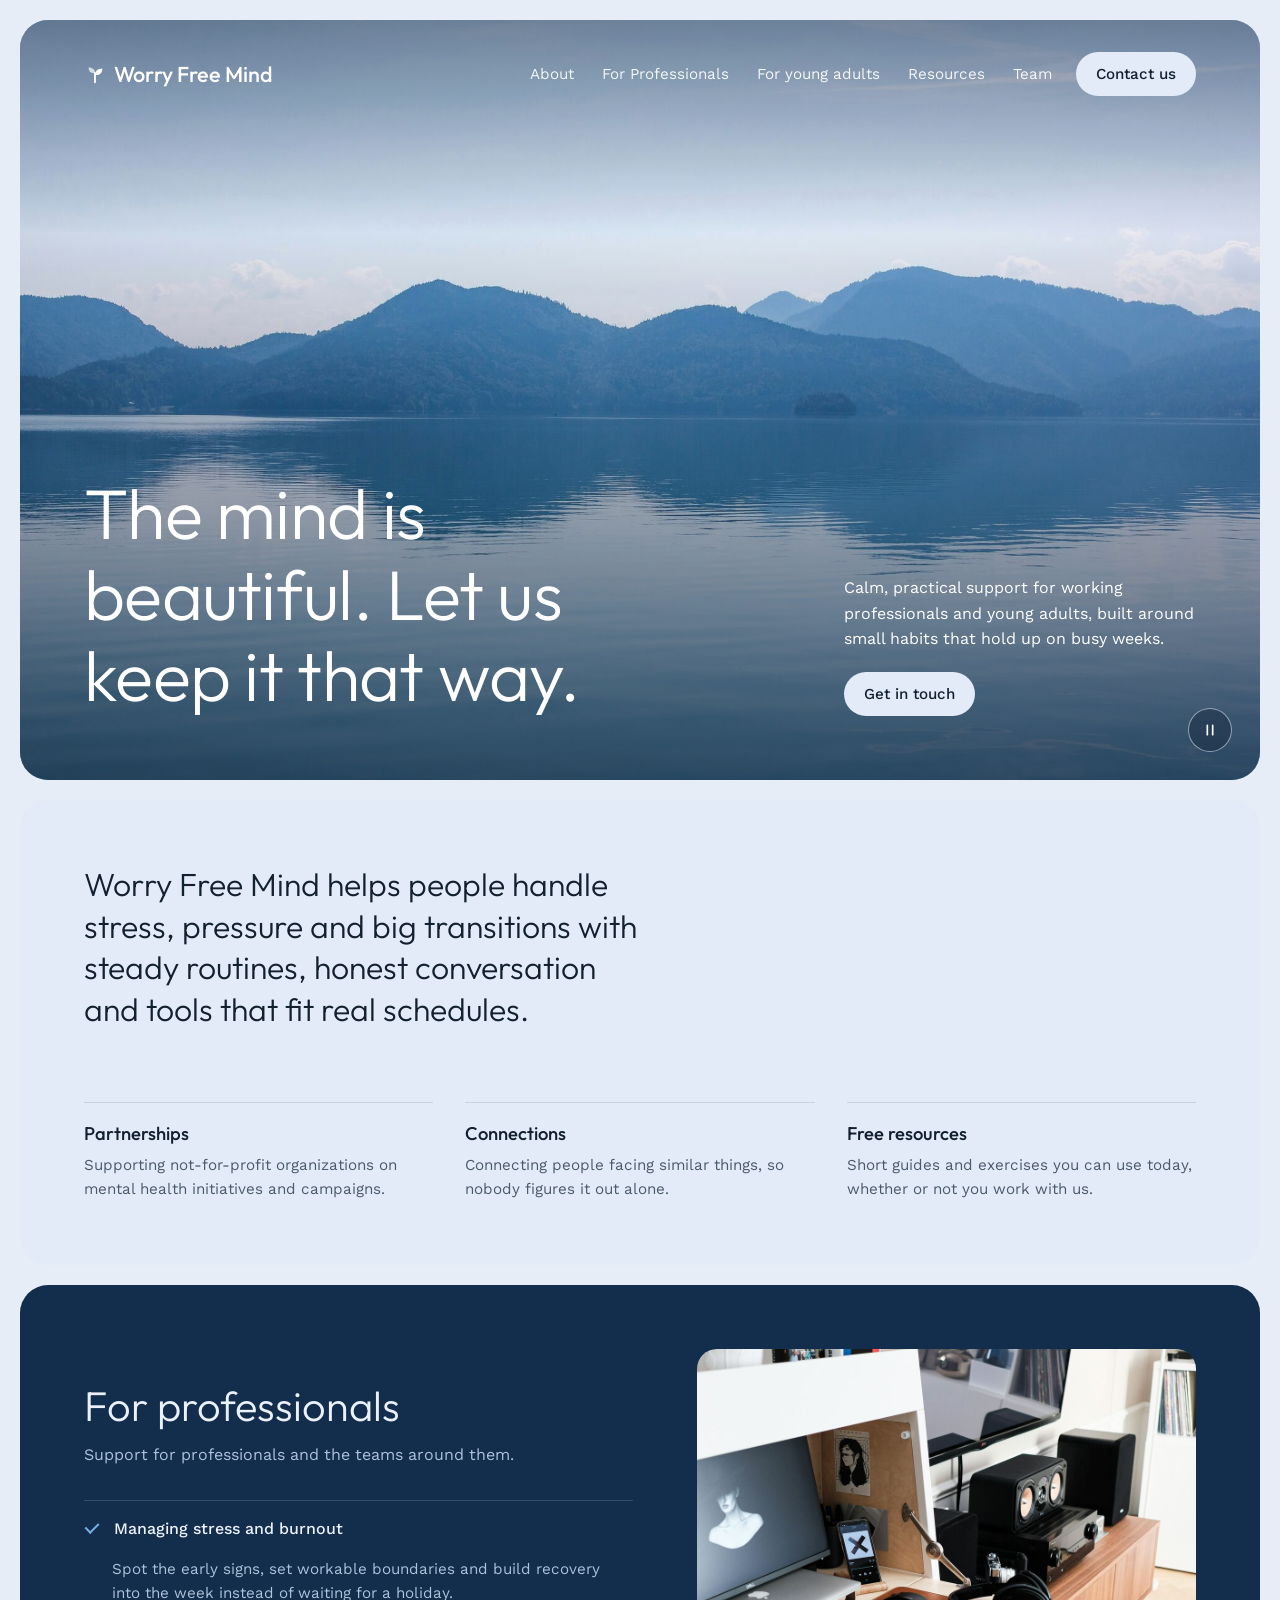
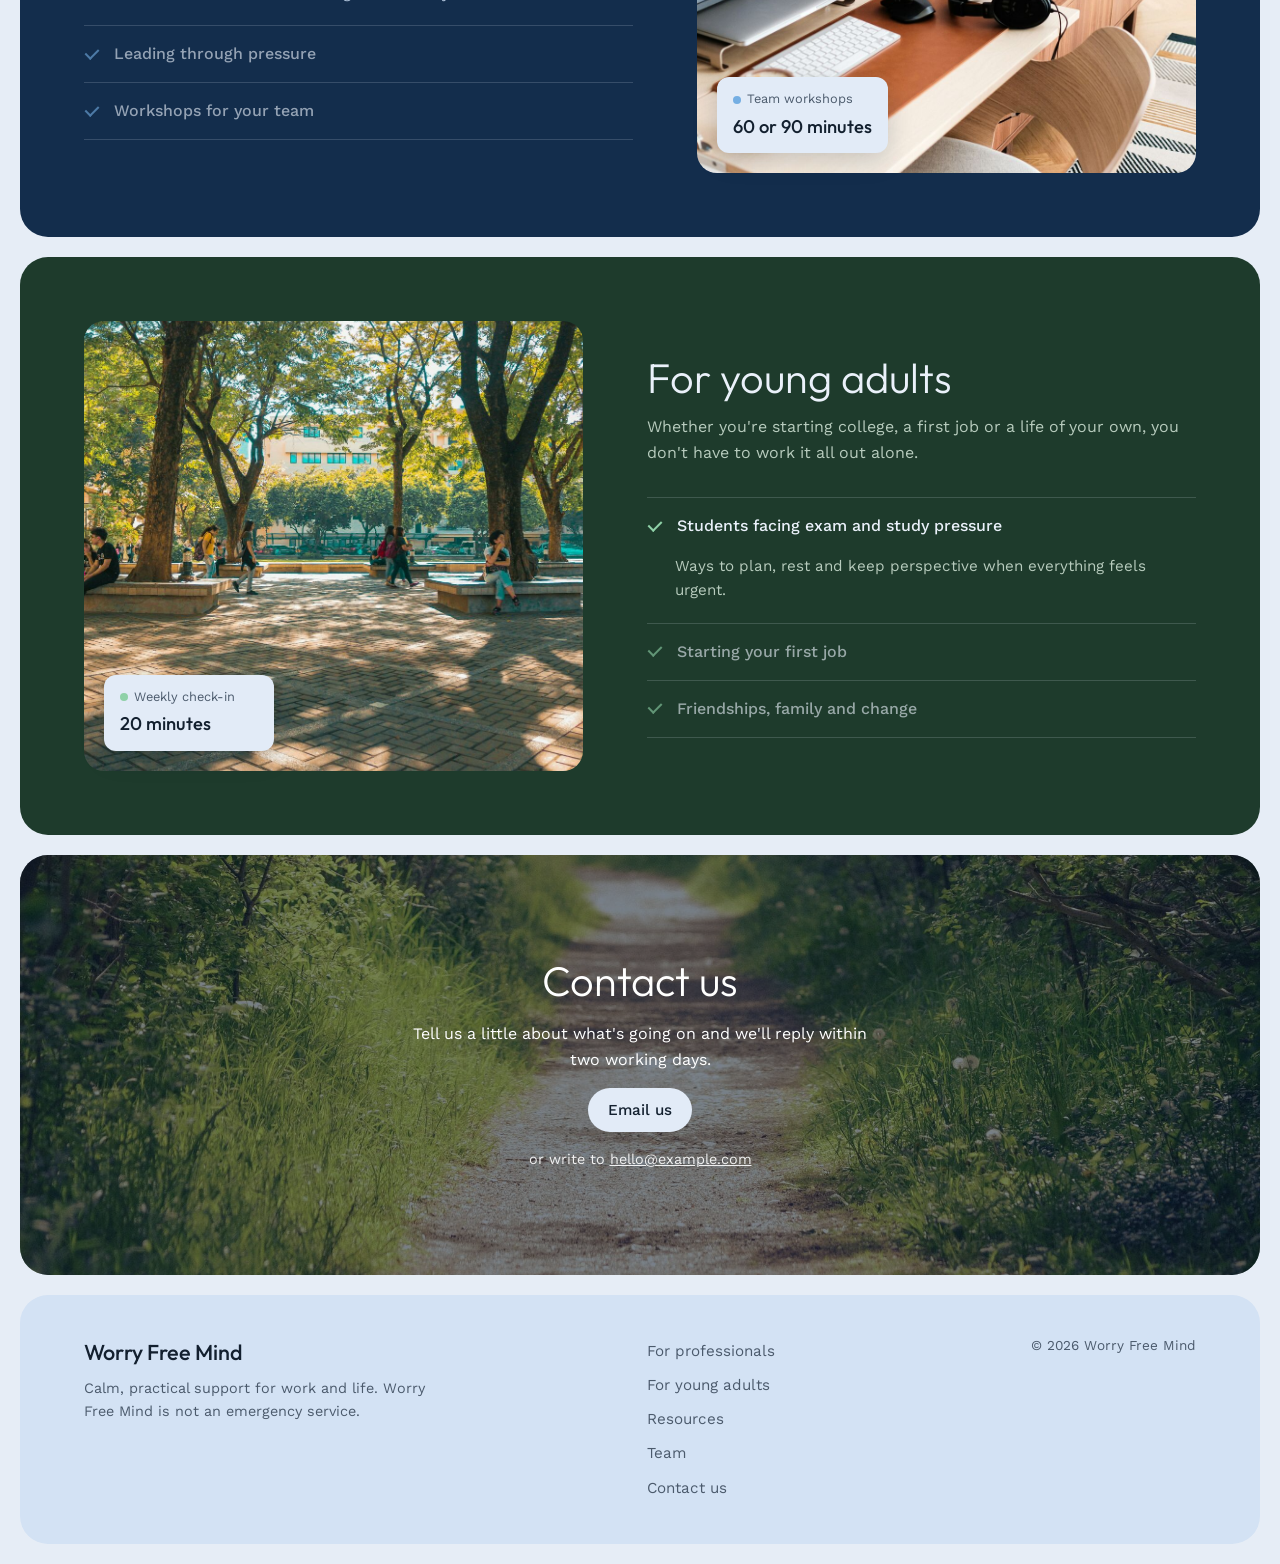
==== commit 6a726439: "Rename About pillars to Partnerships and Connections Co-Authored-By: Claude Opus 5.5 <noreply@anthro" ====
--- a/index.html
+++ b/index.html
@@ -68,12 +68,12 @@
       <h2 class="lead" id="about-title">Worry Free Mind helps people handle stress, pressure and big transitions with steady routines, honest conversation and tools that fit real schedules.</h2>
       <ul class="pillars">
         <li>
-          <h3>One-to-one</h3>
-          <p>Private conversations to work through what is weighing on you, at your own pace.</p>
+          <h3>Partnerships</h3>
+          <p>Supporting not-for-profit organizations on mental health initiatives and campaigns.</p>
         </li>
         <li>
-          <h3>Small groups</h3>
-          <p>Community sessions with people facing similar things, so nobody figures it out alone.</p>
+          <h3>Connections</h3>
+          <p>Connecting people facing similar things, so nobody figures it out alone.</p>
         </li>
         <li>
           <h3>Free resources</h3>
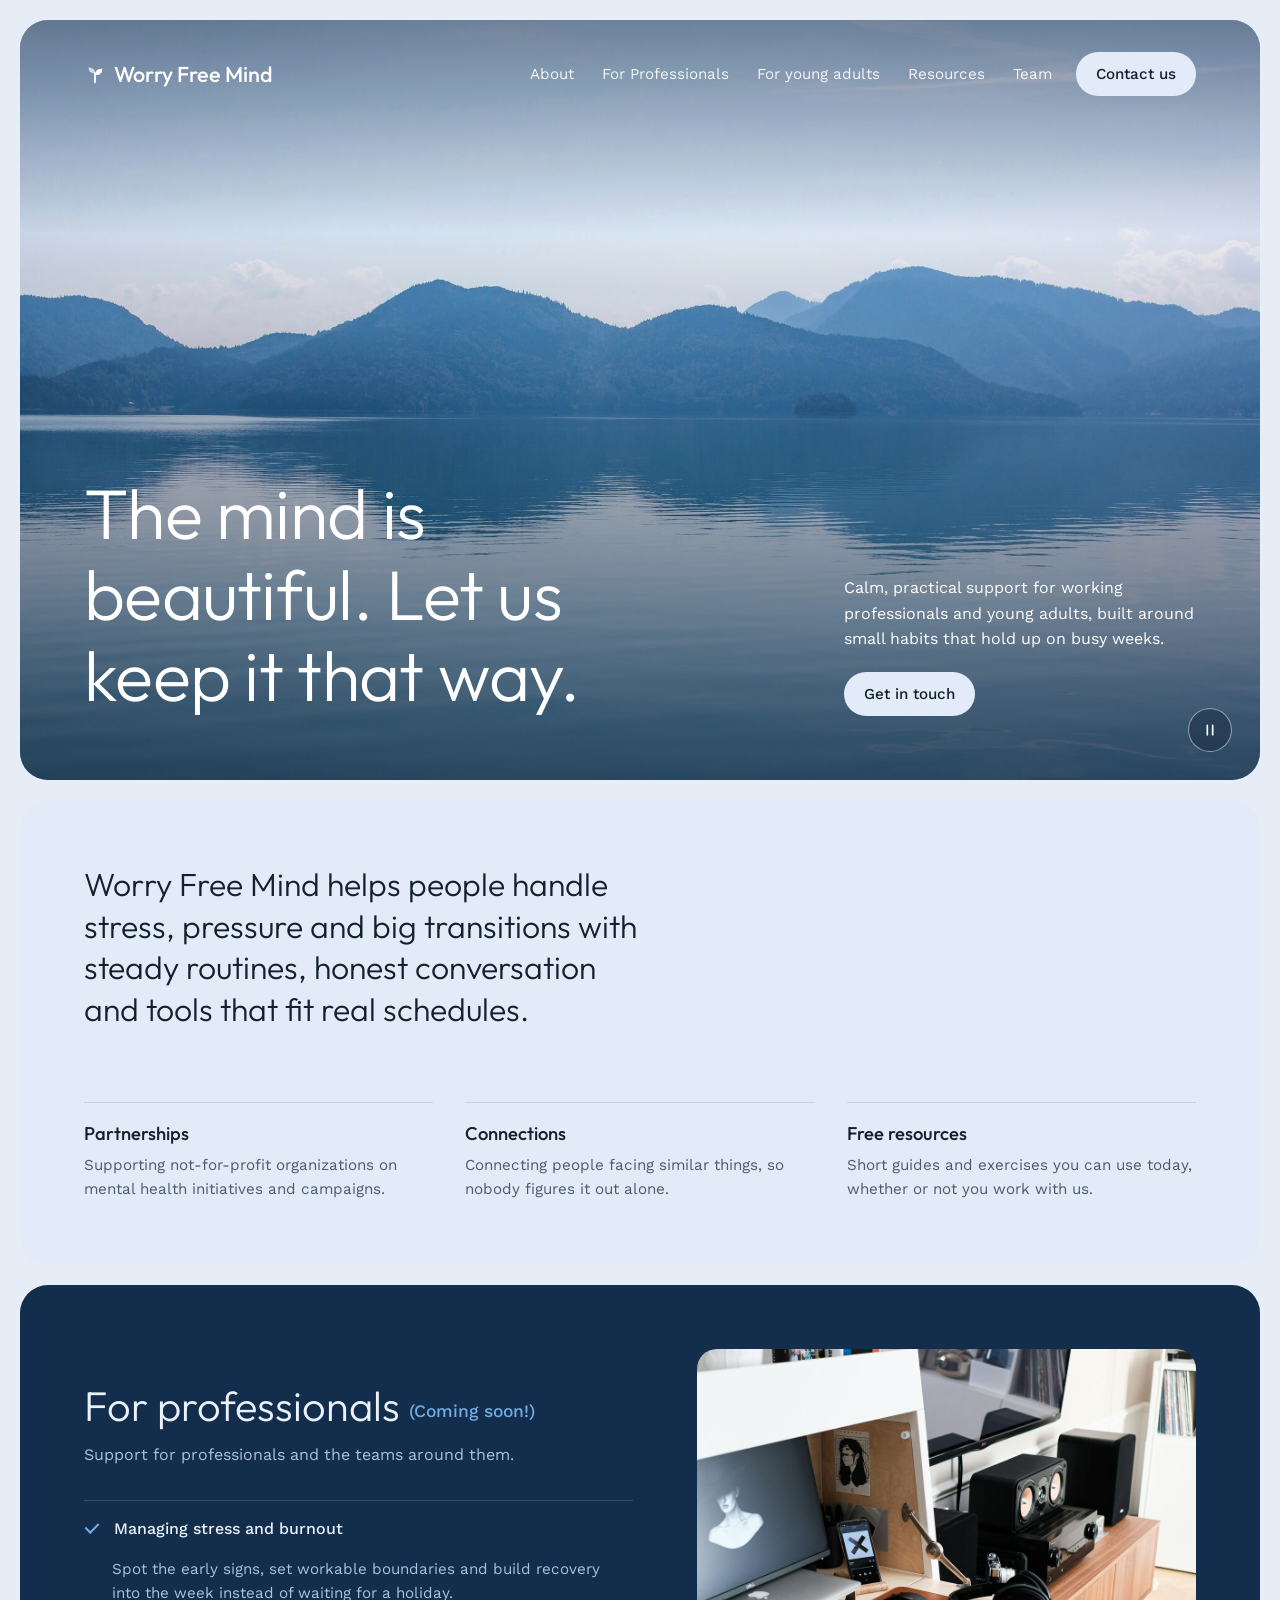
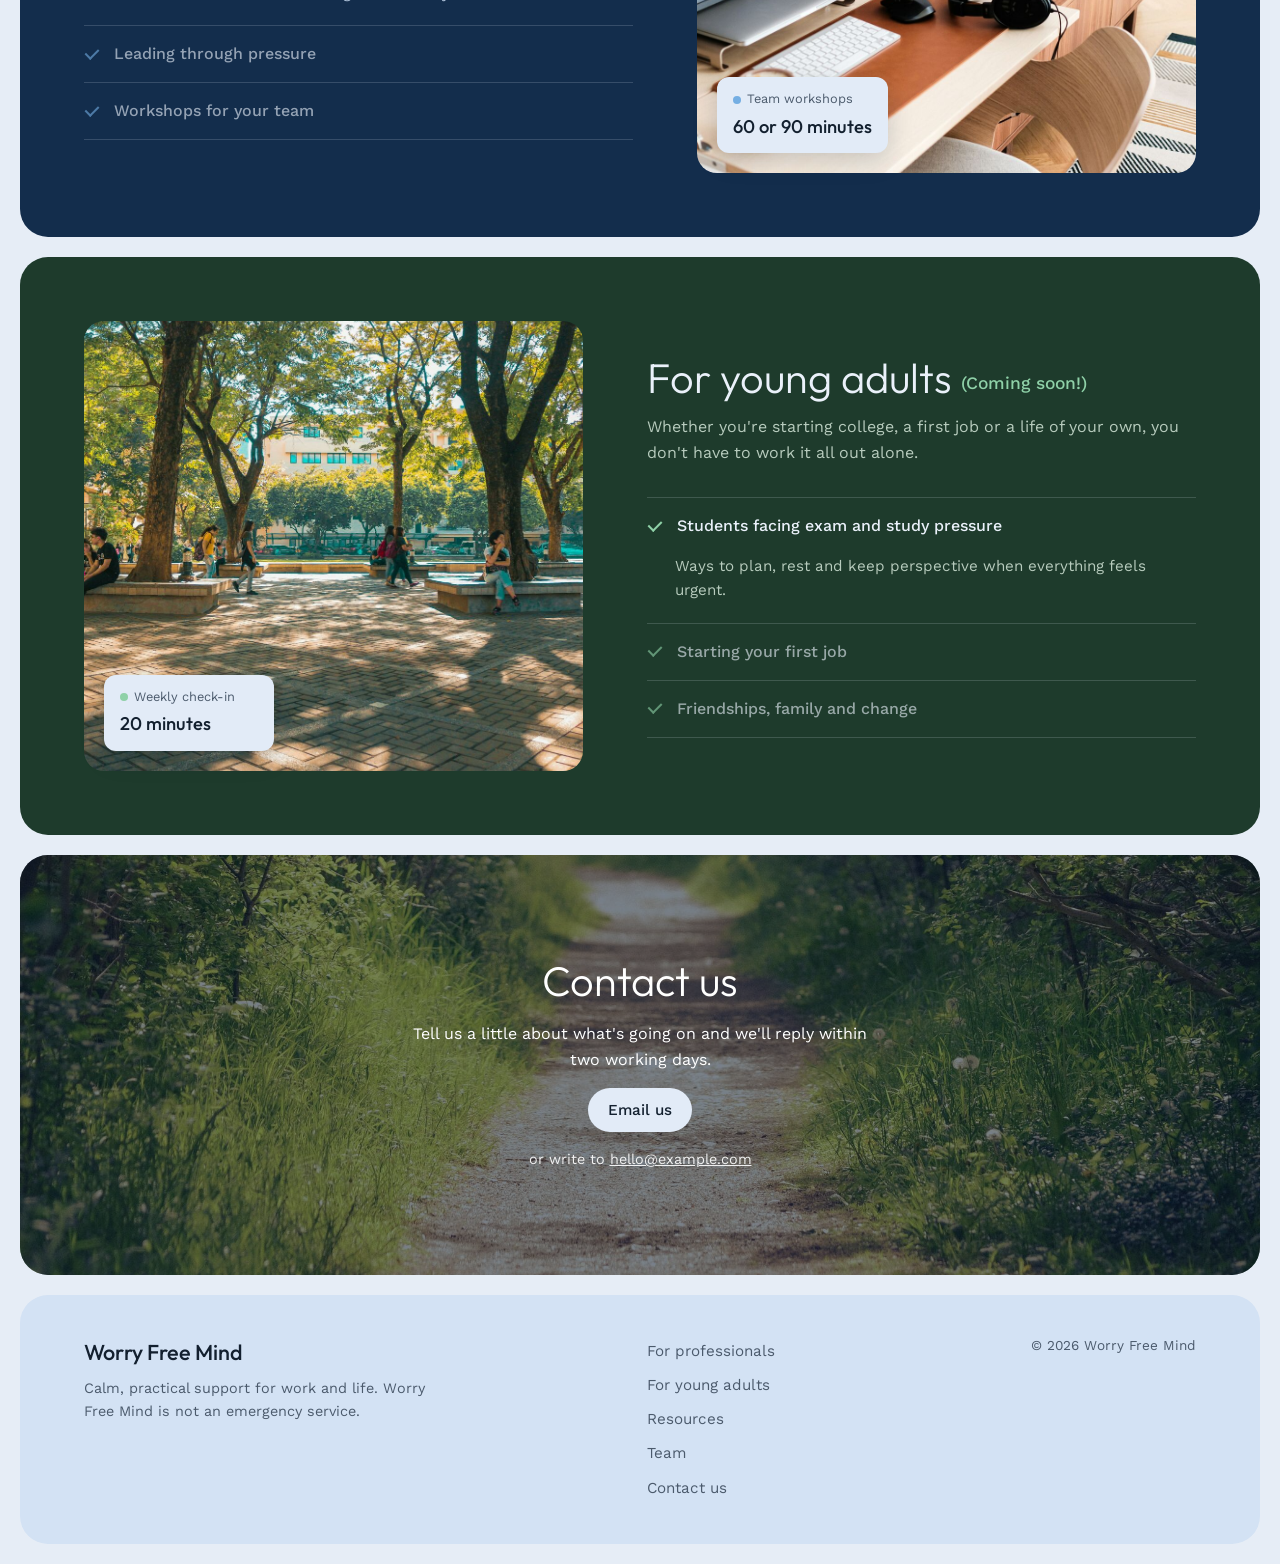
==== commit bda97f2f: "Mark For professionals and For young adults as coming soon Co-Authored-By: Claude Opus 5.5 <noreply@" ====
--- a/index.html
+++ b/index.html
@@ -85,7 +85,7 @@
     <!-- FOR WORK: dark forest panel, checklist + photo -->
     <section class="panel panel-navy split" id="work" aria-labelledby="work-title">
       <div>
-        <h2 id="work-title">For professionals</h2>
+        <h2 id="work-title">For professionals <span class="coming-soon">(Coming soon!)</span></h2>
         <p class="section-intro">Support for professionals and the teams around them.</p>
         <div class="checklist">
           <details open>
@@ -123,7 +123,7 @@
         </figcaption>
       </figure>
       <div>
-        <h2 id="ya-title">For young adults</h2>
+        <h2 id="ya-title">For young adults <span class="coming-soon">(Coming soon!)</span></h2>
         <p class="section-intro">Whether you're starting college, a first job or a life of your own, you don't have to work it all out alone.</p>
         <div class="checklist">
           <details open>
--- a/style.css
+++ b/style.css
@@ -99,6 +99,16 @@
 }
 .section-intro.center { margin-inline: auto; }
 .panel-navy .section-intro, .panel-green .section-intro { color: var(--on-dark-soft); }
+/* small label after a heading, e.g. "(Coming soon!)" */
+.coming-soon {
+  display: inline-block;
+  font-family: var(--font-body);
+  font-size: max(0.42em, 0.9rem);
+  font-weight: 500;
+  vertical-align: middle;
+  color: var(--sky);
+  white-space: nowrap;
+}
 
 /* ---------- Buttons ---------- */
 .btn {
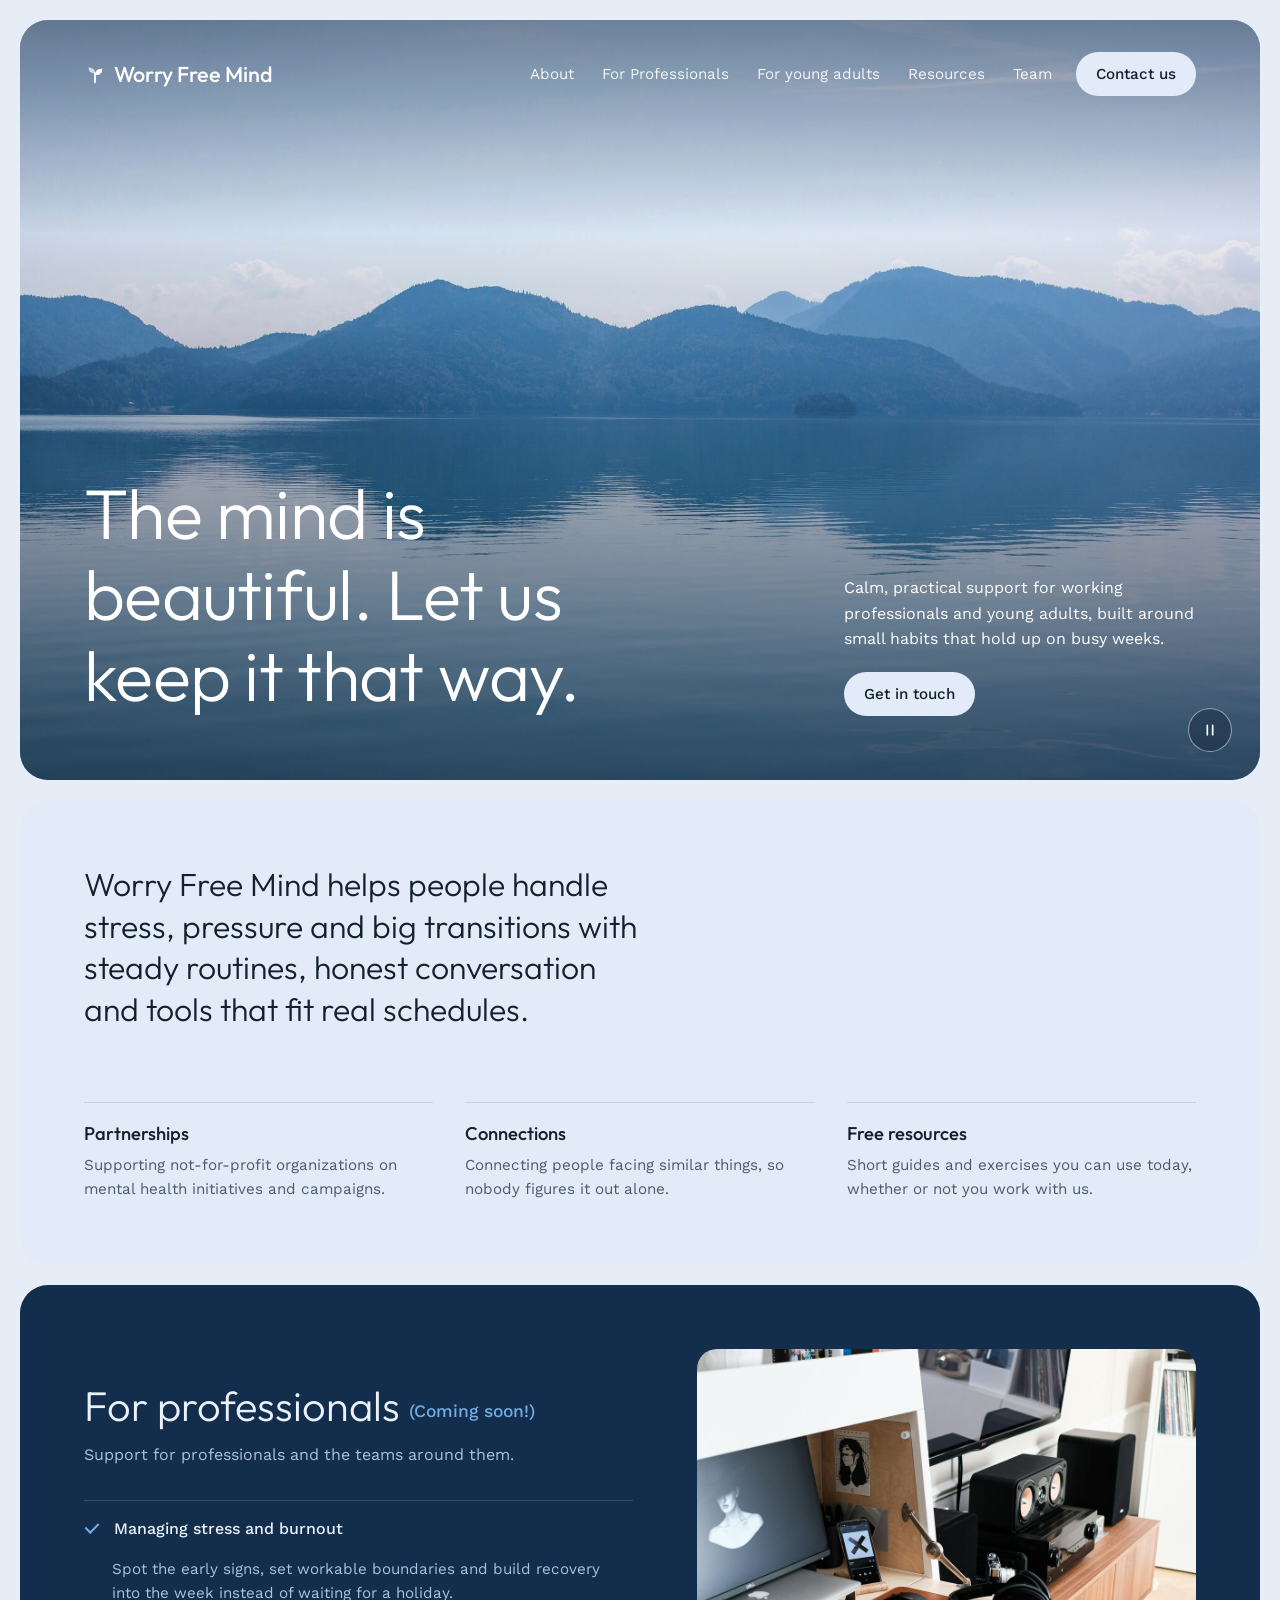
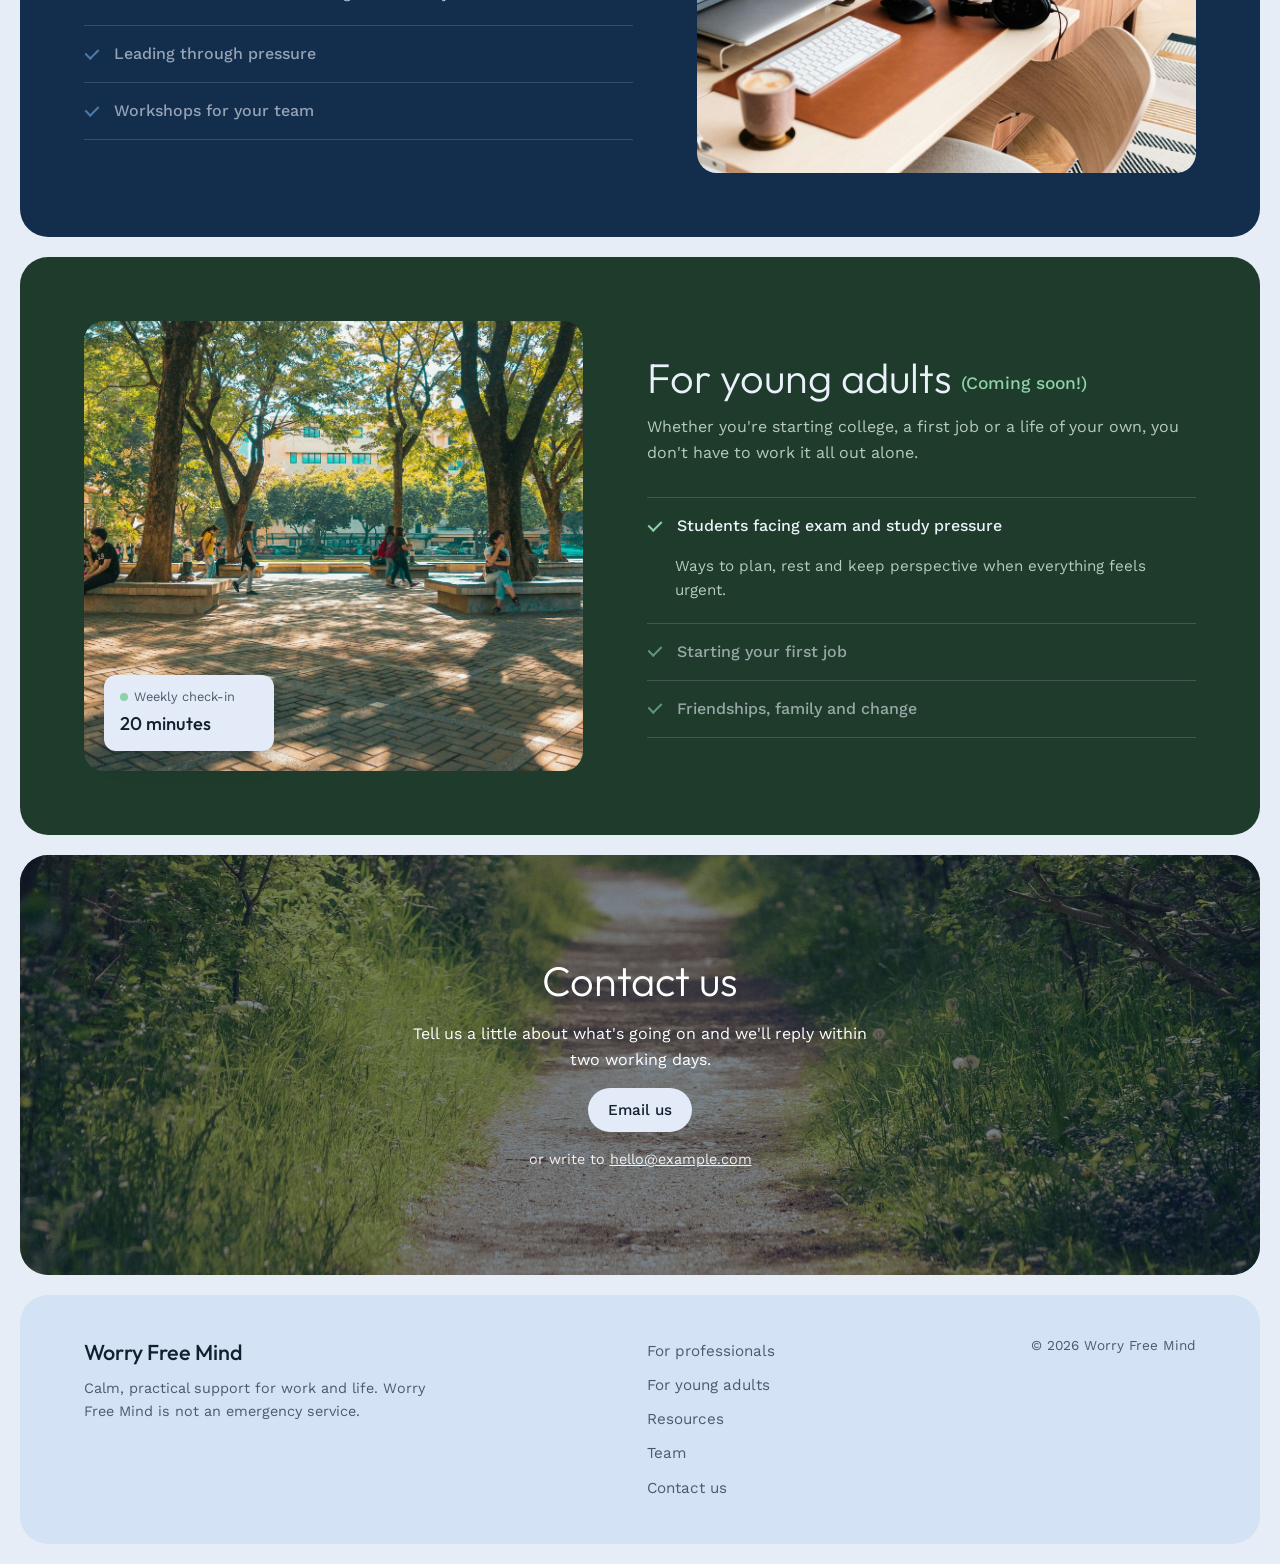
==== commit 1d56dc72: "Remove Team workshops card from For professionals photo Co-Authored-By: Claude Opus 5.5 <noreply@ant" ====
--- a/index.html
+++ b/index.html
@@ -105,10 +105,6 @@
       <figure class="photo-wrap">
         <!-- PHOTO: work.jpg -->
         <div class="photo photo-work" role="img" aria-label="A tidy home office desk with a laptop and headphones"></div>
-        <figcaption class="float-card">
-          <span class="float-label"><span class="dot" aria-hidden="true"></span>Team workshops</span>
-          <strong>60 or 90 minutes</strong>
-        </figcaption>
       </figure>
     </section>
 
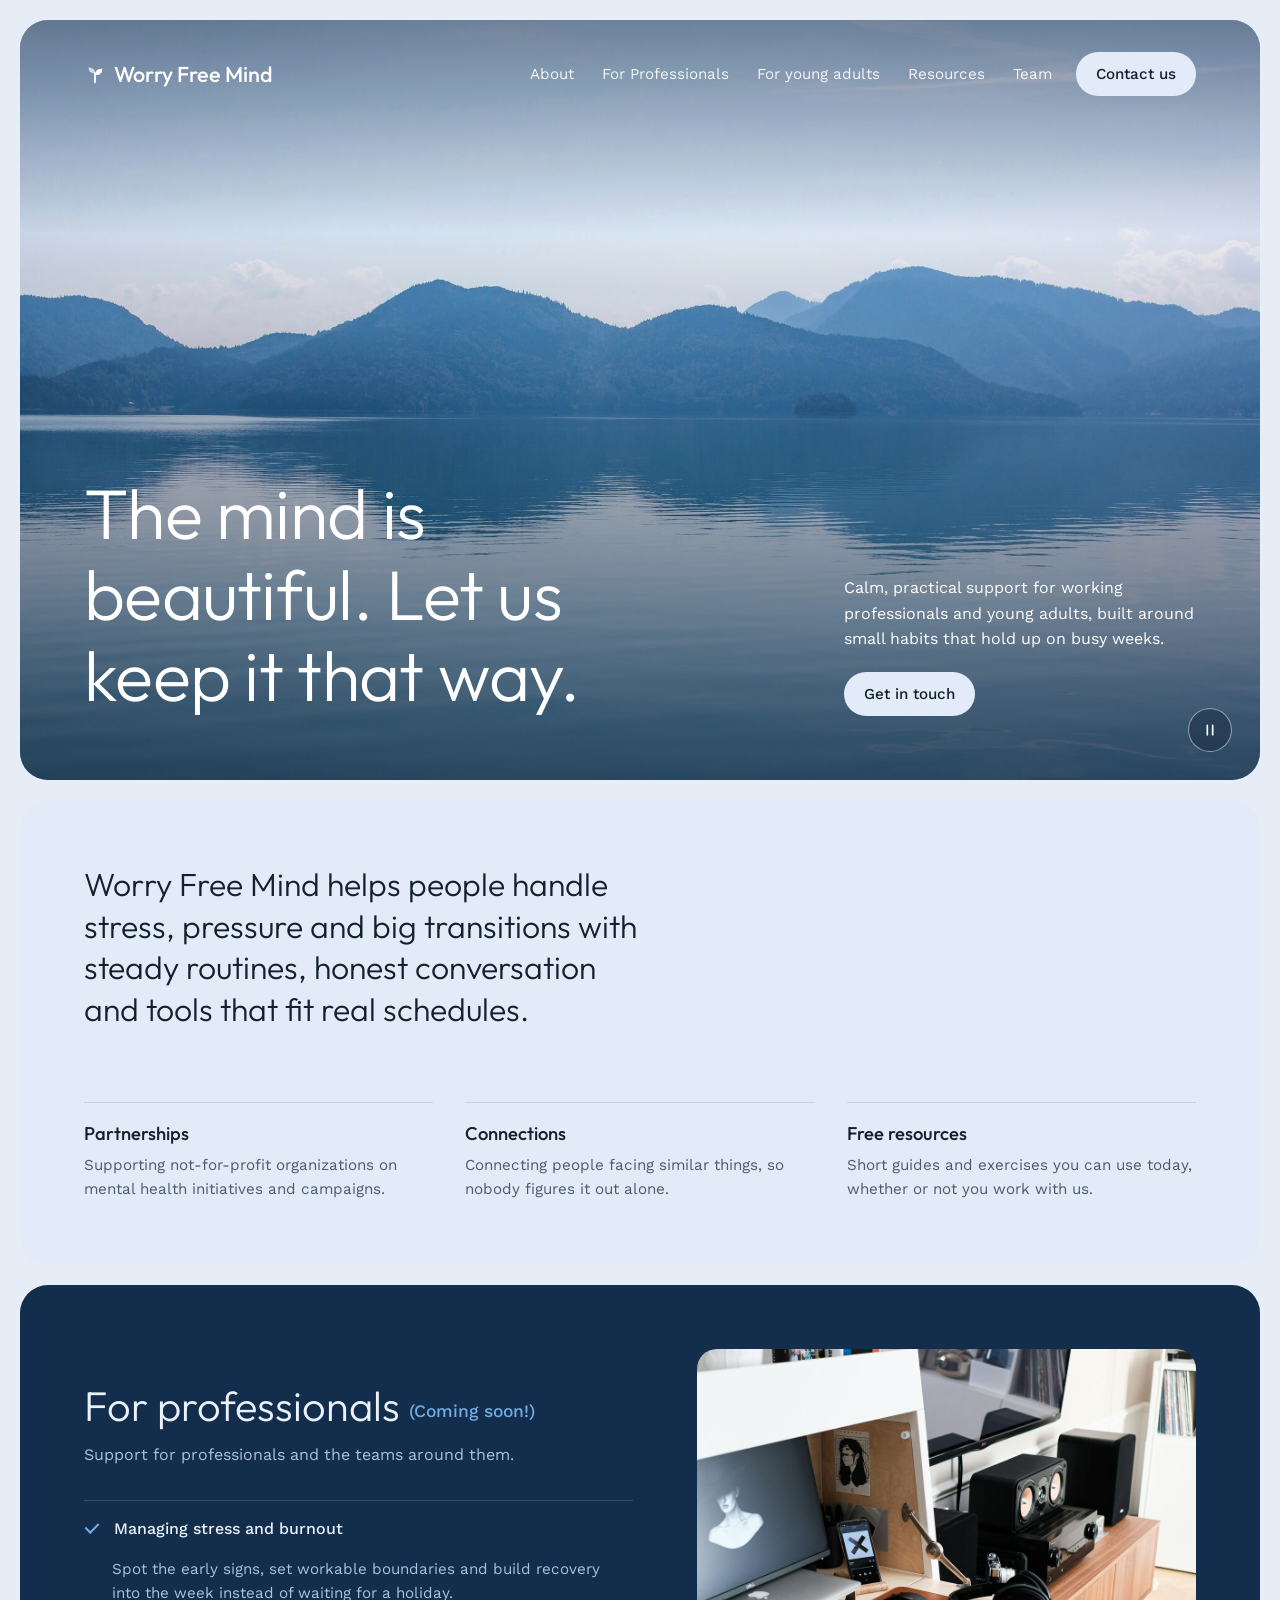
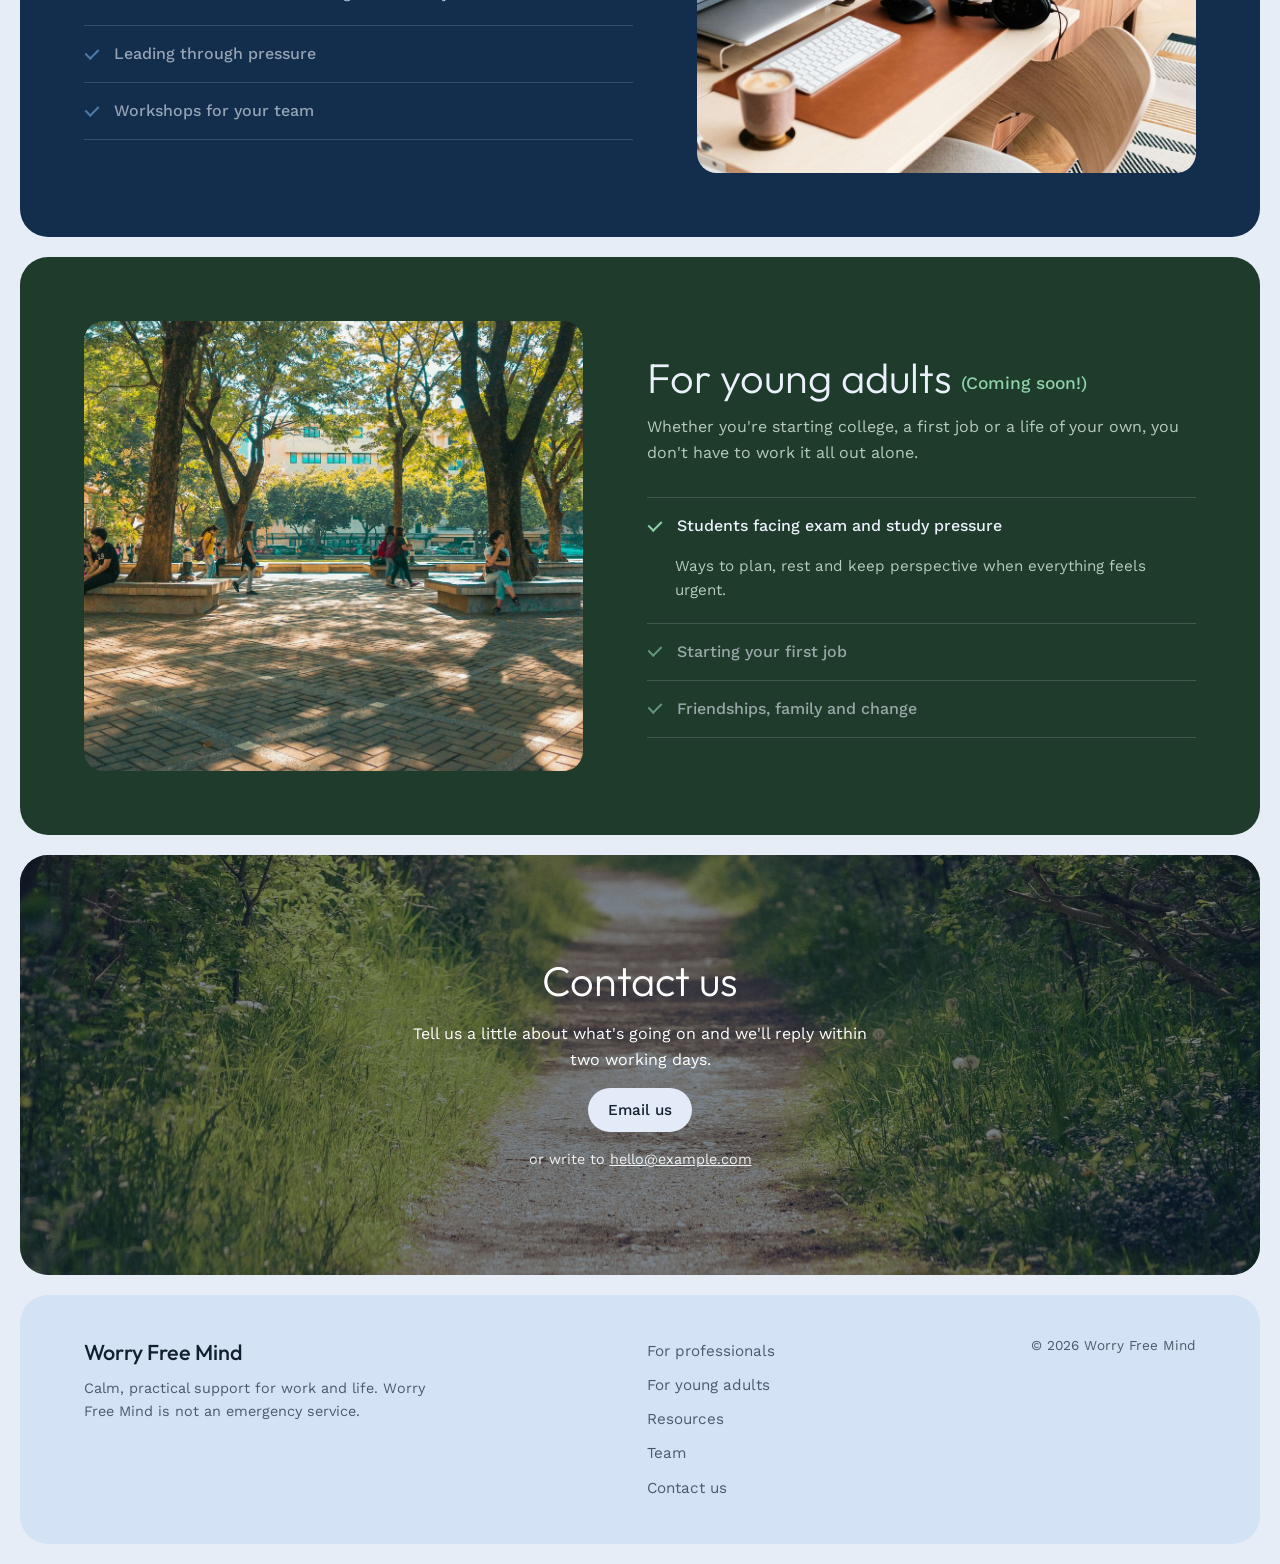
==== commit c6b43a0e: "Remove Weekly check-in card from For young adults photo Co-Authored-By: Claude Opus 5.5 <noreply@ant" ====
--- a/index.html
+++ b/index.html
@@ -113,10 +113,6 @@
       <figure class="photo-wrap">
         <!-- PHOTO: young.jpg -->
         <div class="photo photo-young" role="img" aria-label="Young people relaxing in a shady campus square"></div>
-        <figcaption class="float-card">
-          <span class="float-label"><span class="dot" aria-hidden="true"></span>Weekly check-in</span>
-          <strong>20 minutes</strong>
-        </figcaption>
       </figure>
       <div>
         <h2 id="ya-title">For young adults <span class="coming-soon">(Coming soon!)</span></h2>
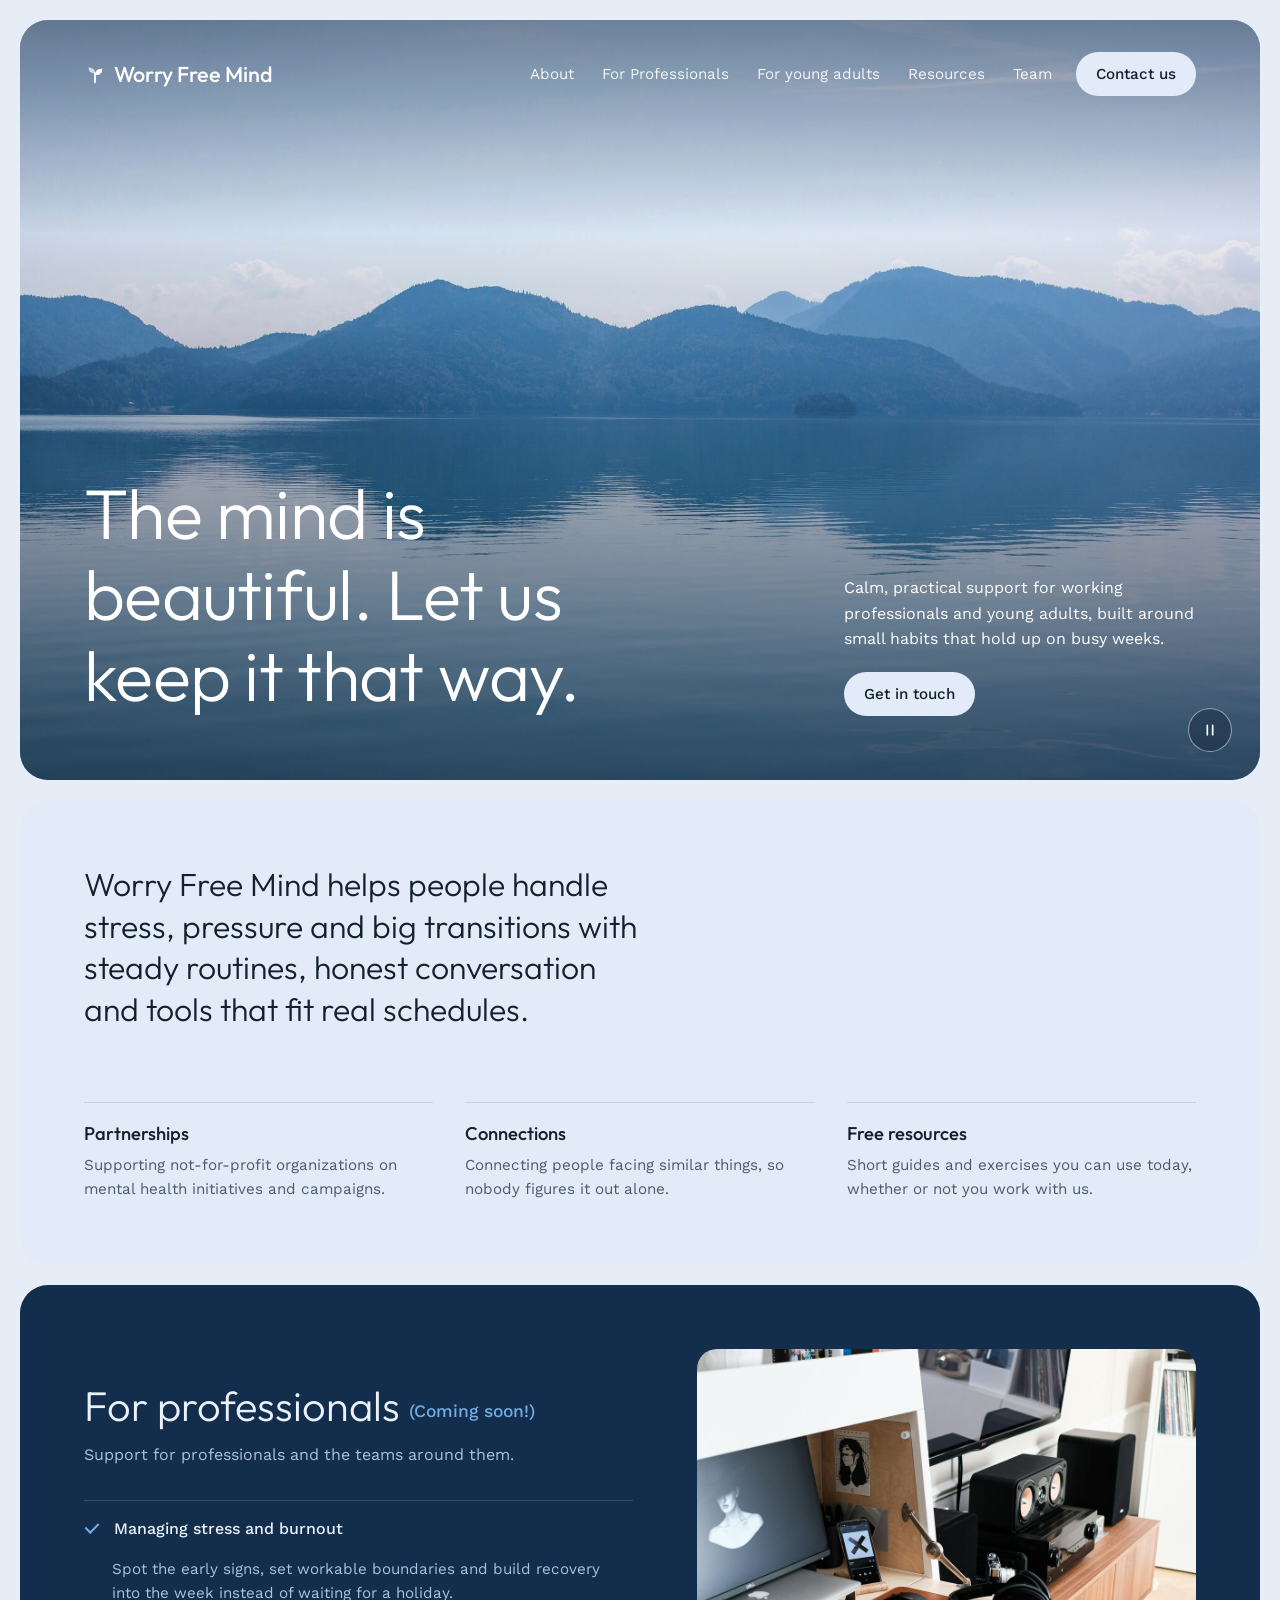
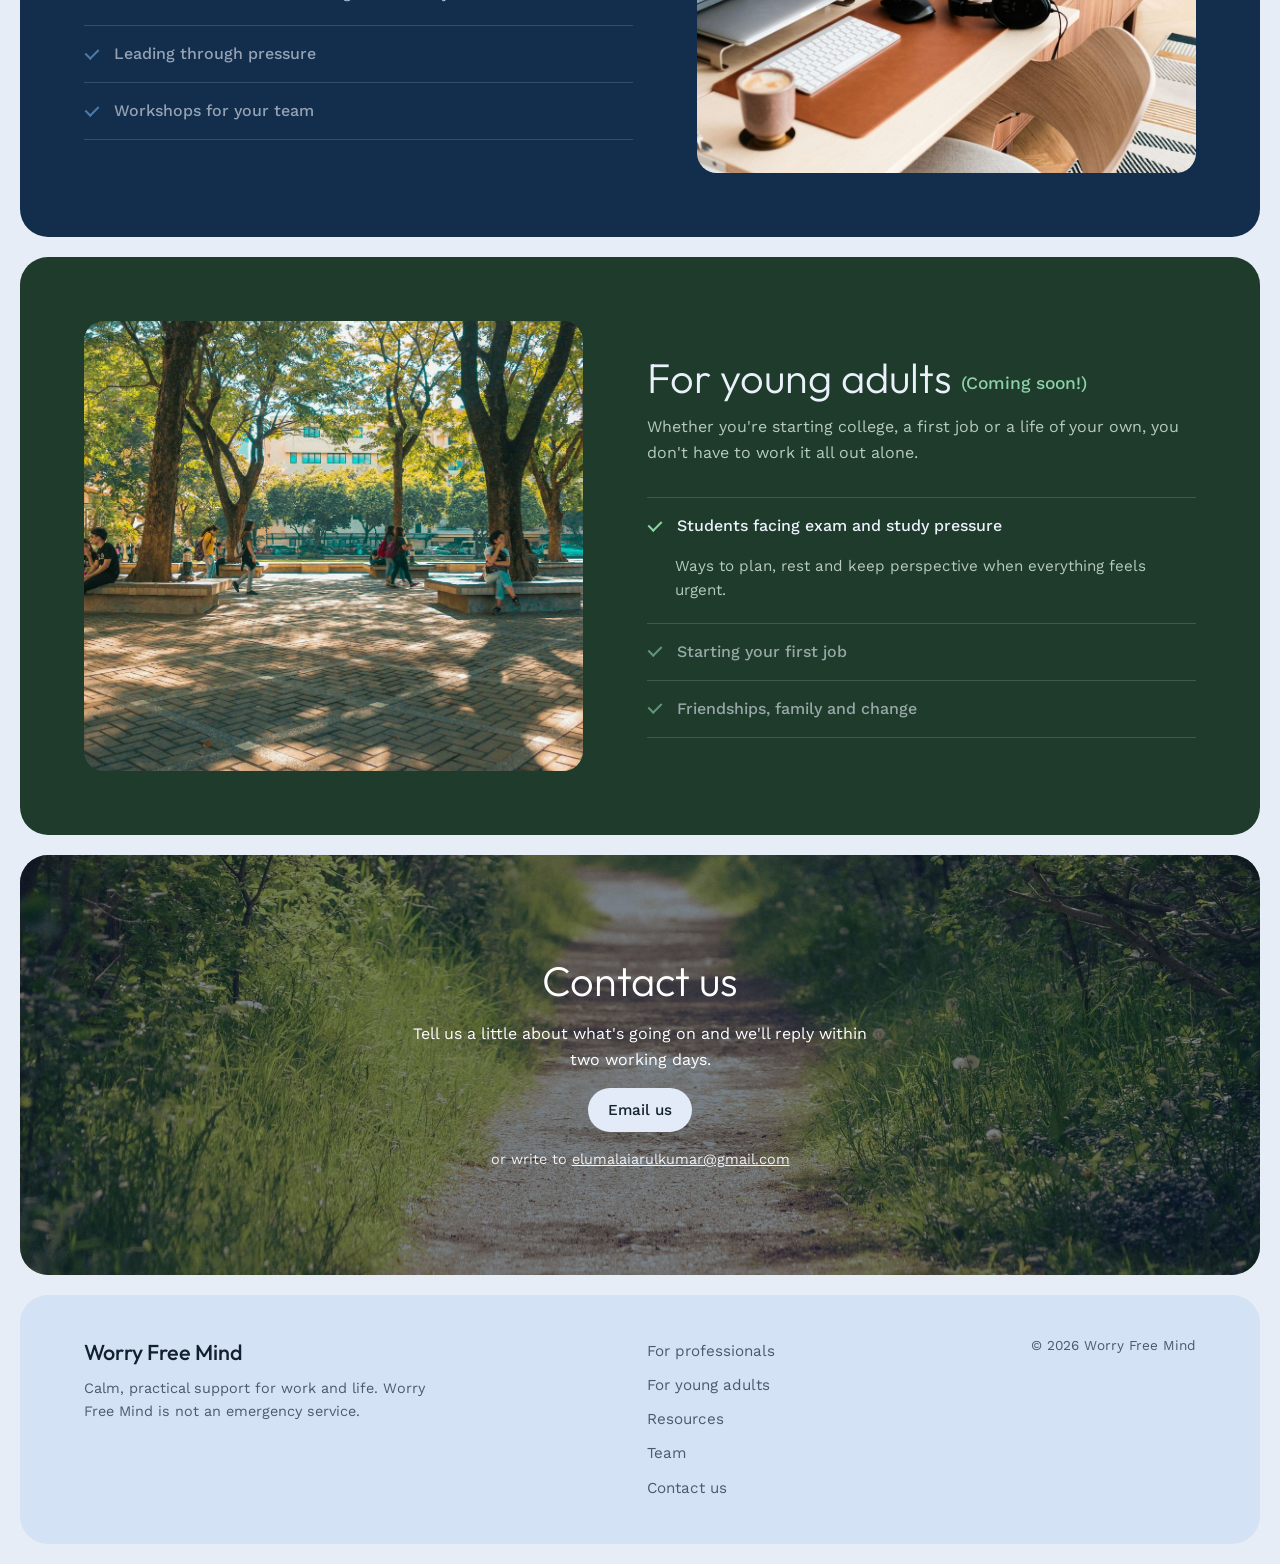
==== commit 2e2198d3: "Use elumalaiarulkumar@gmail.com as the contact email Co-Authored-By: Claude Opus 5.5 <noreply@anthro" ====
--- a/index.html
+++ b/index.html
@@ -141,9 +141,9 @@
       <div class="cta-content">
         <h2 id="contact-title">Contact us</h2>
         <p>Tell us a little about what's going on and we'll reply within two working days.</p>
-        <!-- EMAIL: replace hello@example.com with your real address (it appears twice) -->
-        <a class="btn btn-light" href="mailto:hello@example.com?subject=Hello%20Worry%20Free%20Mind">Email us</a>
-        <p class="cta-note">or write to <a href="mailto:hello@example.com">hello@example.com</a></p>
+        <!-- EMAIL: the contact address appears twice below -->
+        <a class="btn btn-light" href="mailto:elumalaiarulkumar@gmail.com?subject=Hello%20Worry%20Free%20Mind">Email us</a>
+        <p class="cta-note">or write to <a href="mailto:elumalaiarulkumar@gmail.com">elumalaiarulkumar@gmail.com</a></p>
       </div>
     </section>
   </main>
